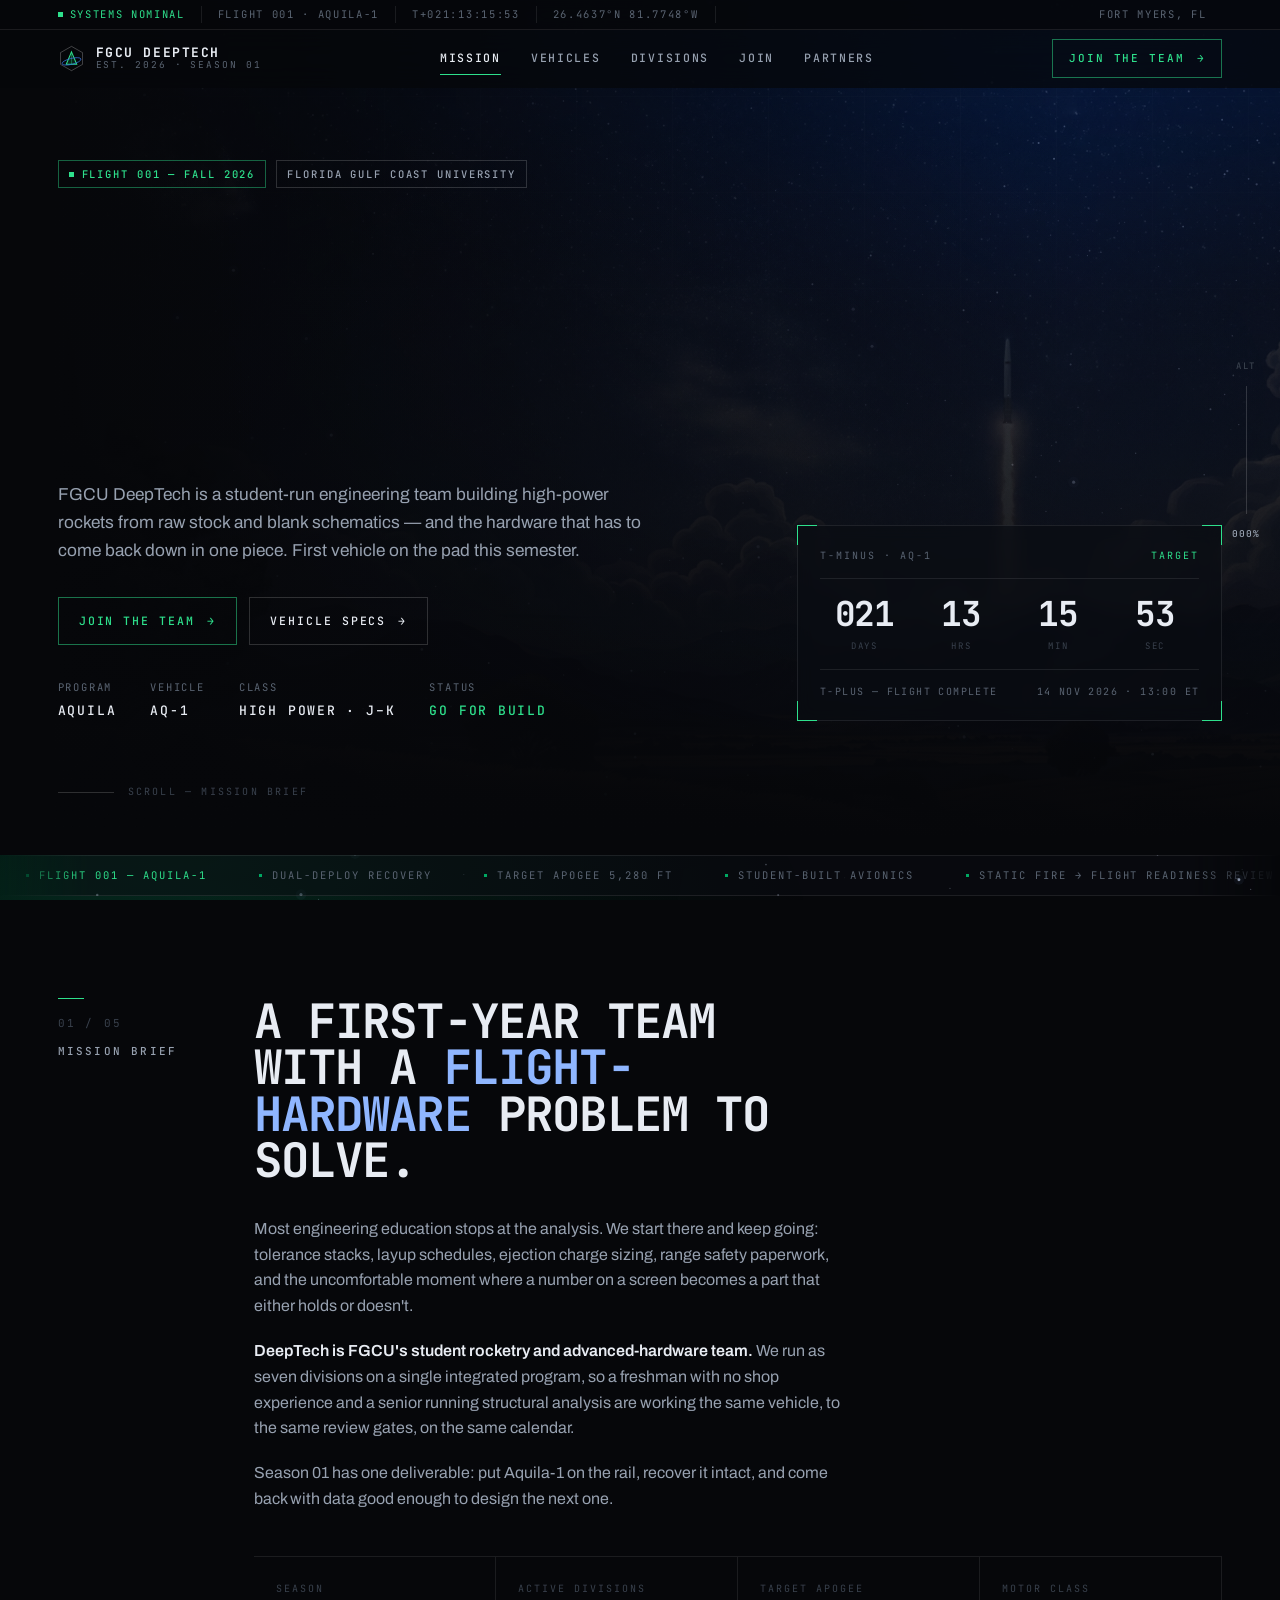
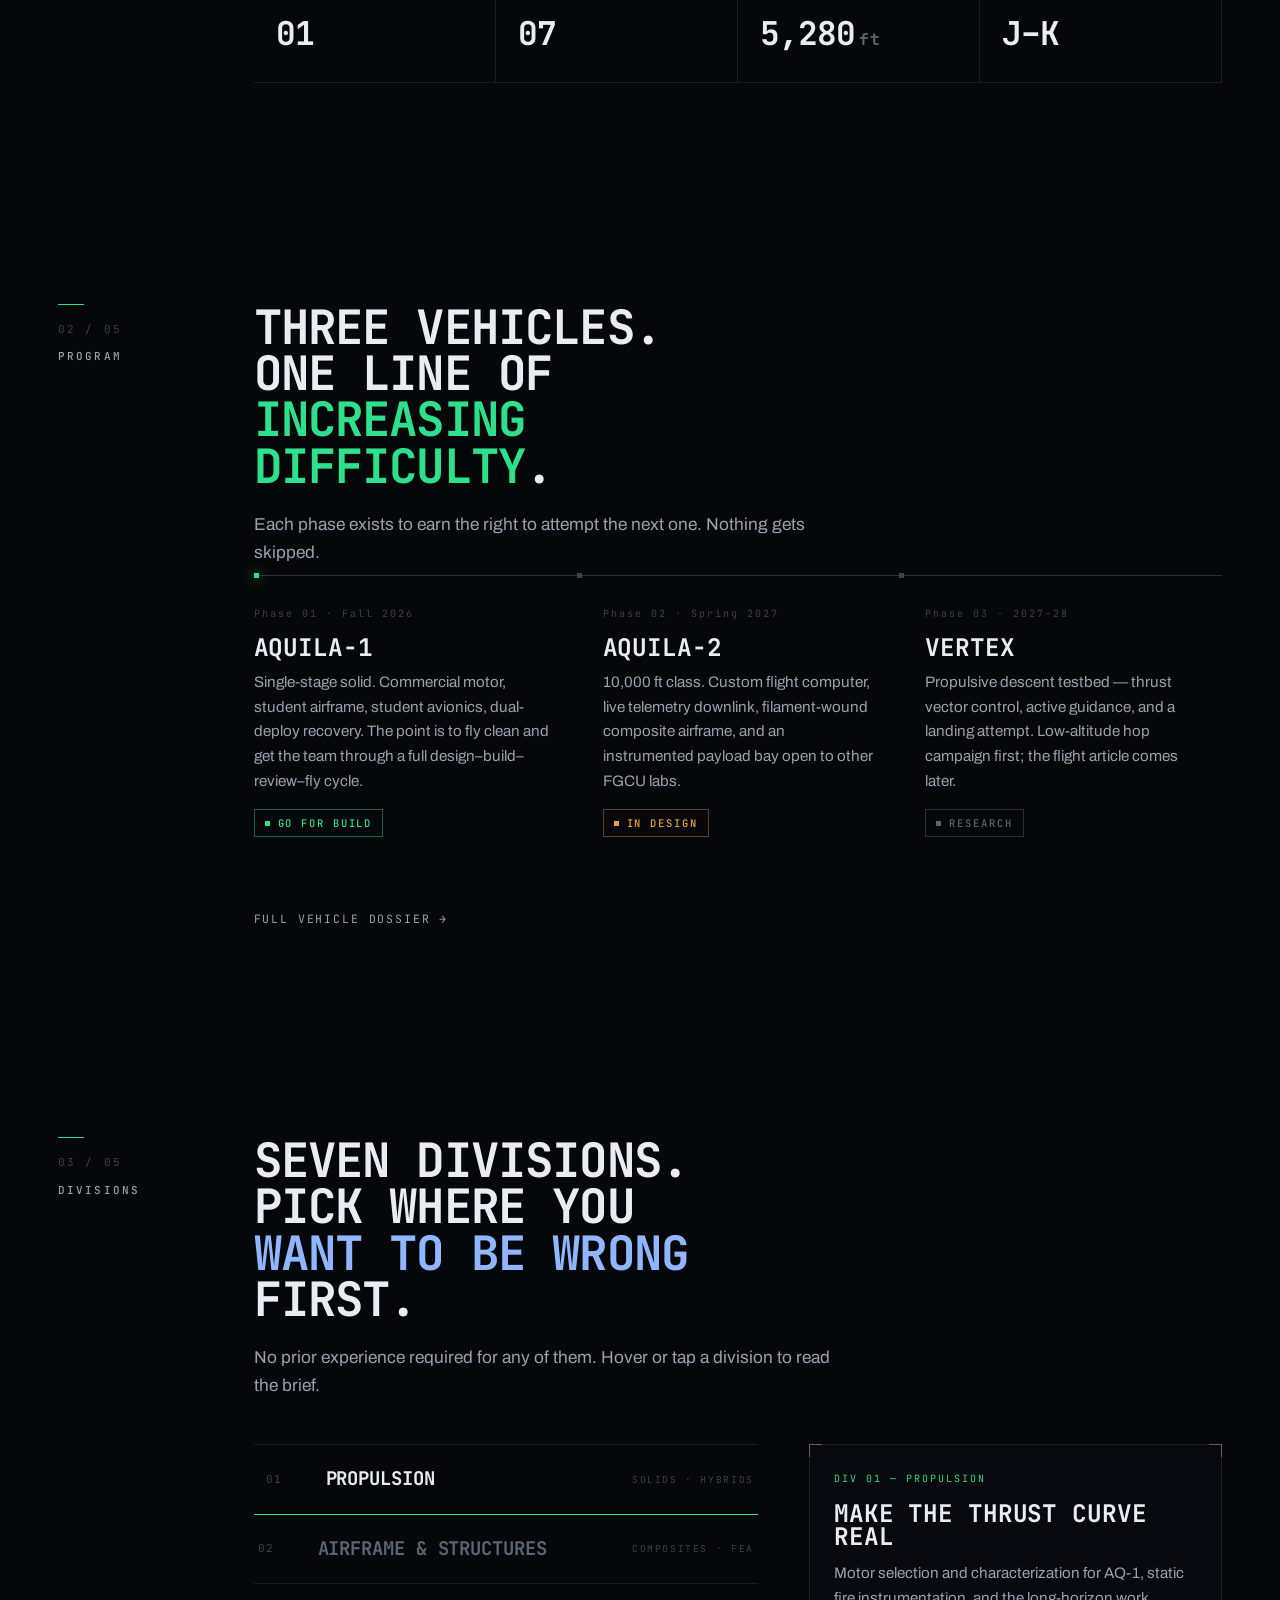
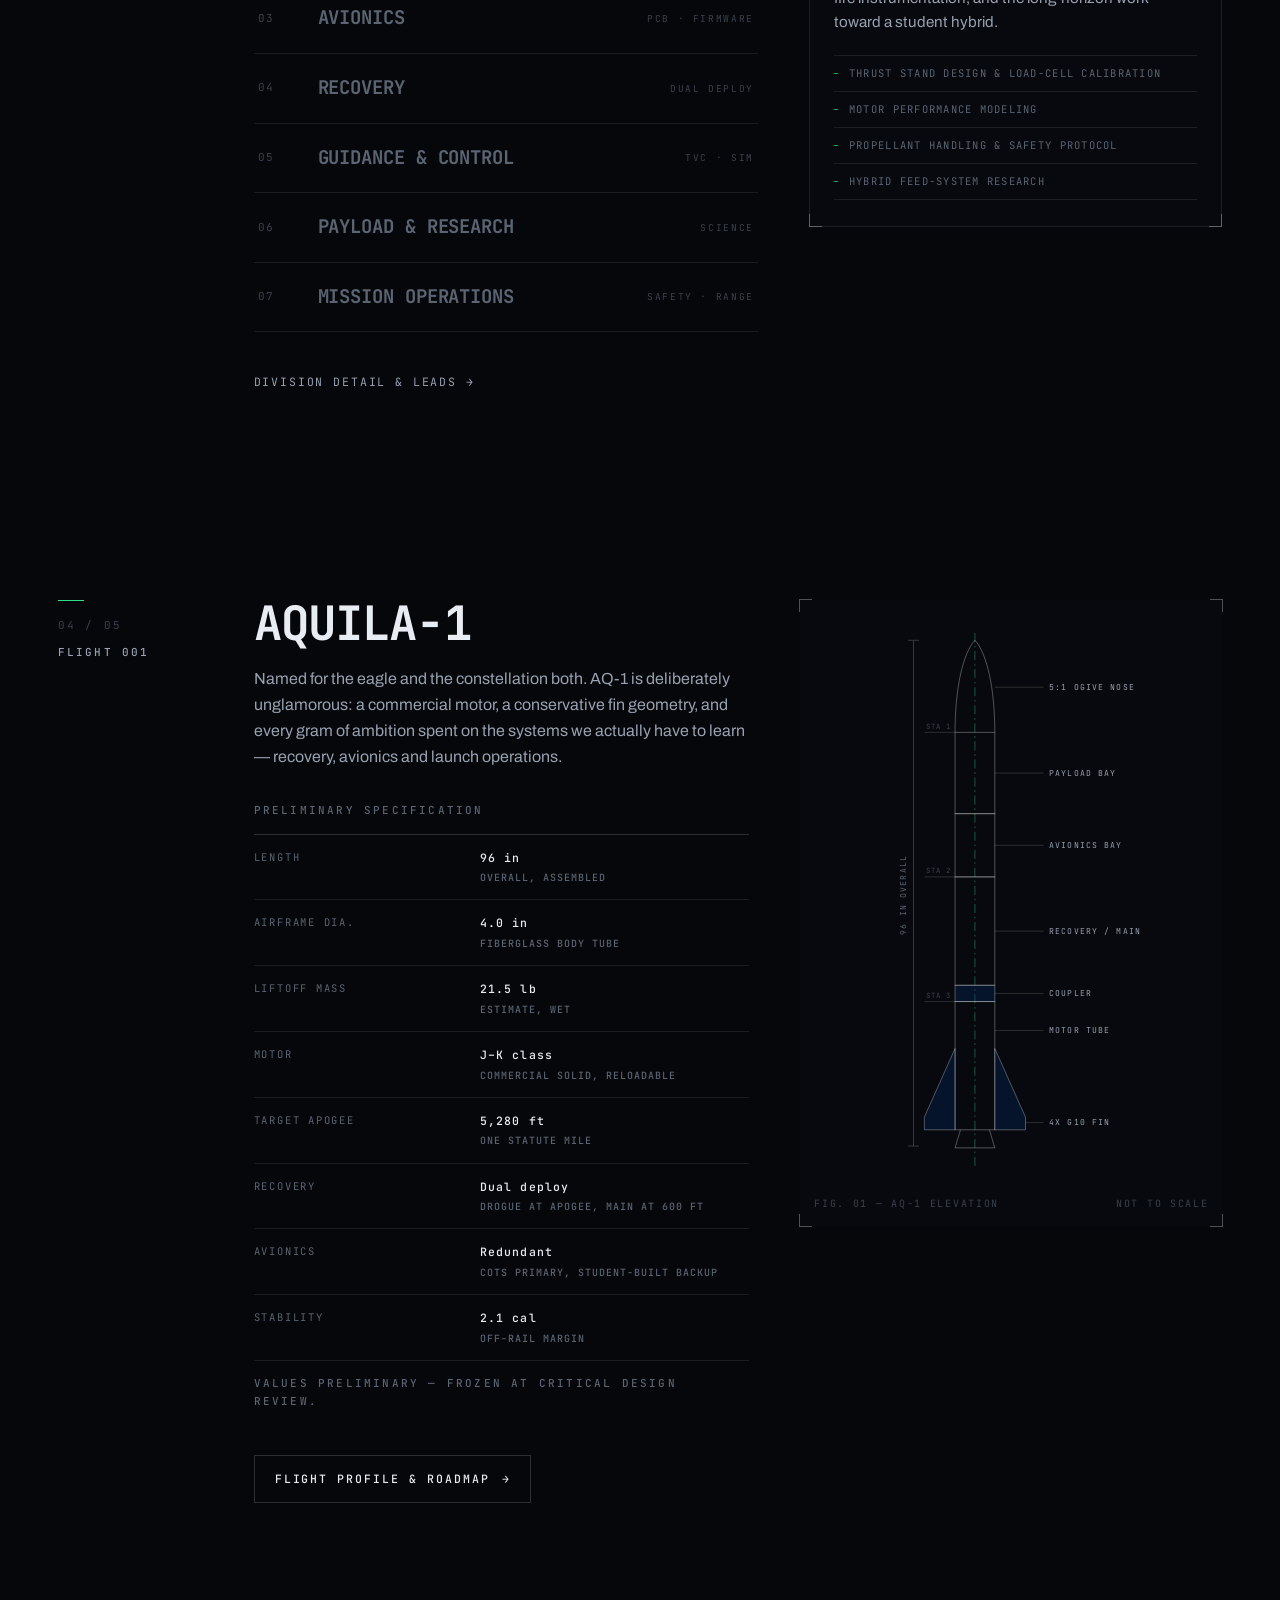
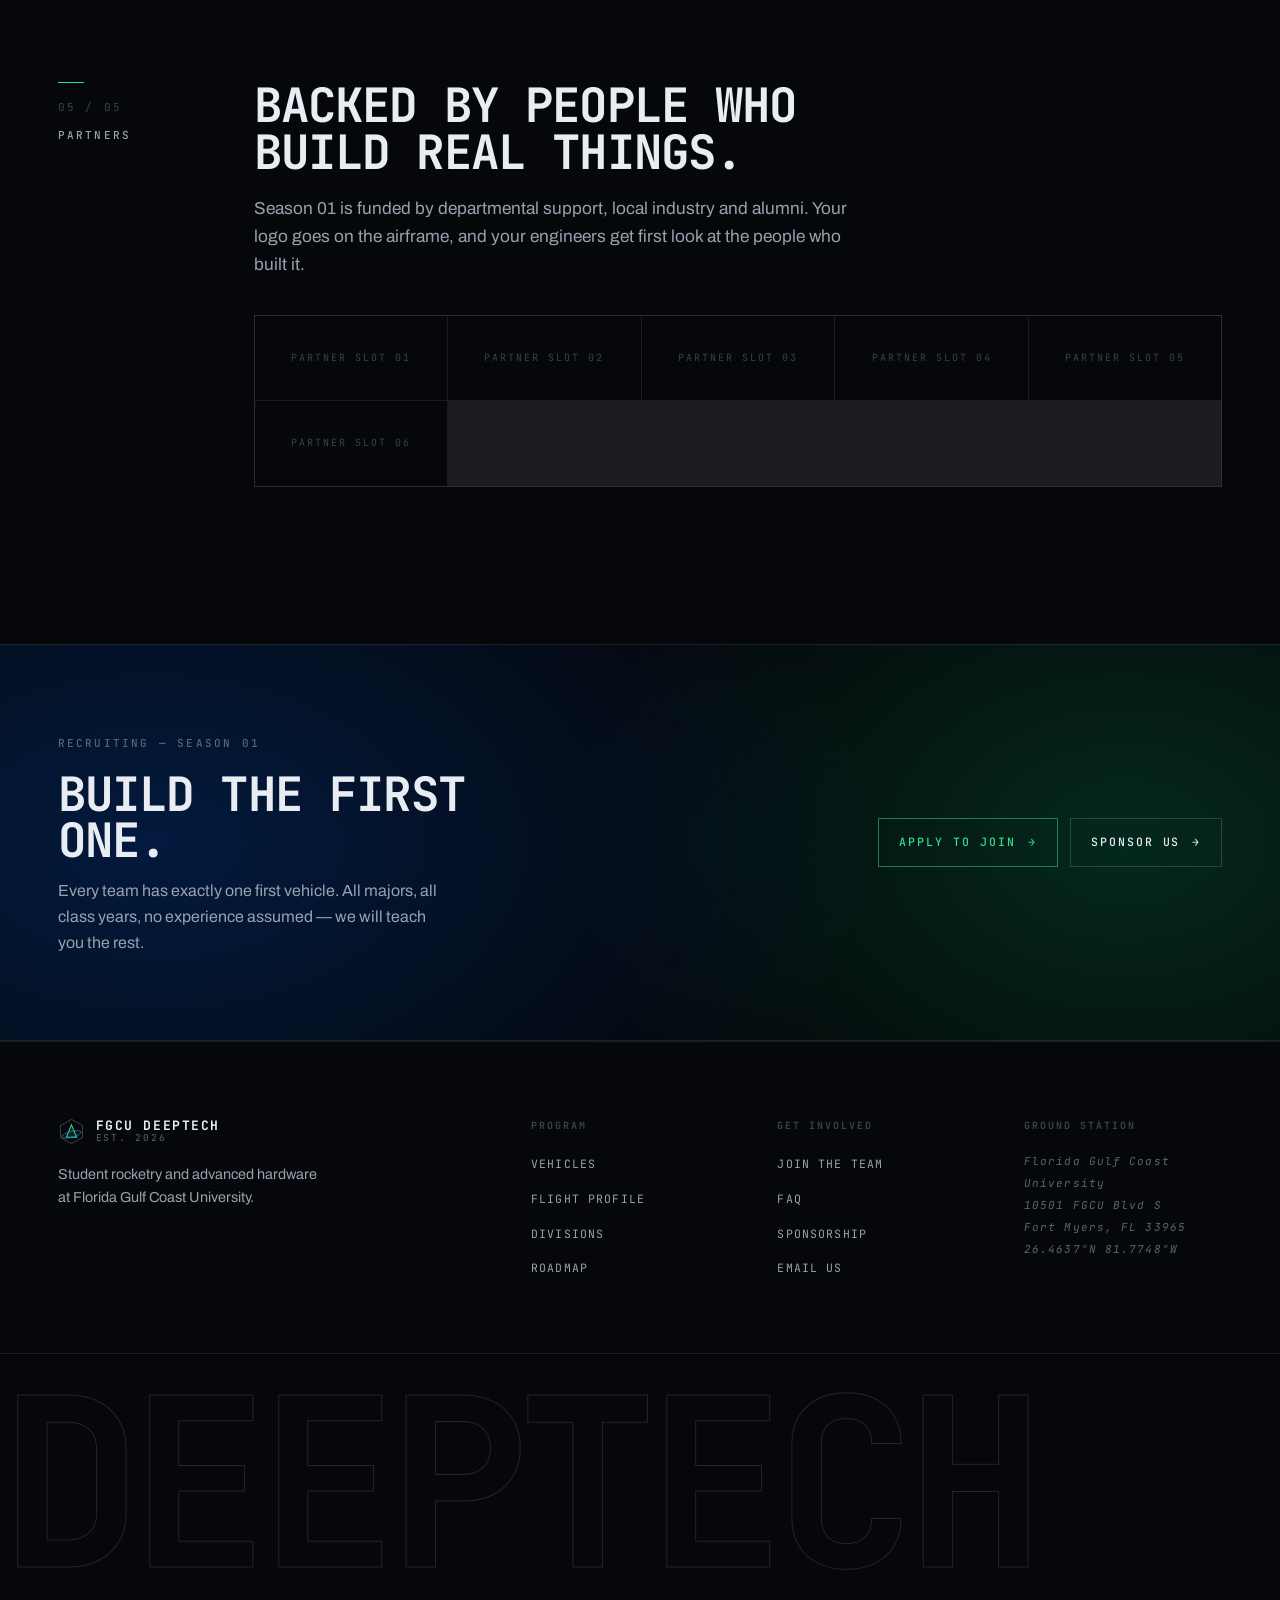
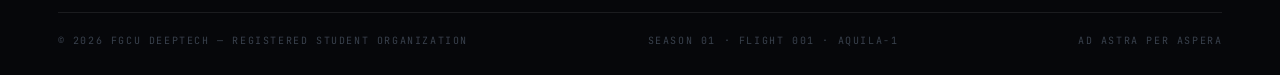
==== site/index.html @ c34bfdd4 "Add FGCU DeepTech site Five-page static site in site/ on the claude-site branch. No build step, no d" ====
<!DOCTYPE html>
<html lang="en">
<head>
<meta charset="utf-8">
<meta name="viewport" content="width=device-width, initial-scale=1">
<title>FGCU DeepTech — Student Rocketry at Florida Gulf Coast University</title>
<meta name="description" content="FGCU DeepTech is a student-run engineering team at Florida Gulf Coast University designing, building, and flying high-power rockets. Flight 001 launches this semester.">
<meta name="theme-color" content="#06070A">

<meta property="og:type" content="website">
<meta property="og:title" content="FGCU DeepTech — From the Gulf Coast to Apogee">
<meta property="og:description" content="Student-run rocketry and deep-tech engineering at Florida Gulf Coast University. Flight 001 launches this semester.">
<meta property="og:image" content="assets/img/hero-launch.webp">
<meta name="twitter:card" content="summary_large_image">

<link rel="icon" href="assets/img/favicon.svg" type="image/svg+xml">
<link rel="preconnect" href="https://fonts.googleapis.com">
<link rel="preconnect" href="https://fonts.gstatic.com" crossorigin>
<link href="https://fonts.googleapis.com/css2?family=Archivo:wght@400;500;600;700&family=JetBrains+Mono:wght@400;500;700&display=swap" rel="stylesheet">
<link rel="stylesheet" href="assets/css/main.css">
<script>document.documentElement.className+=" js";</script>
</head>
<body>

<a class="skip" href="#main">Skip to content</a>

<canvas id="starfield" aria-hidden="true"></canvas>
<div class="backdrop" aria-hidden="true"></div>
<div class="mesh" aria-hidden="true"></div>

<!-- ===== STATUS STRIP ===== -->
<div class="strip" role="status" aria-label="Program status">
  <div class="strip__in">
    <i class="go"><span class="dot dot--pulse"></span>Systems nominal</i>
    <i class="hide-s">Flight&nbsp;001 &middot; Aquila-1</i>
    <i><span id="strip-t" class="tnum">T-000:00:00:00</span></i>
    <i class="hide-s" id="strip-pos">26.4637&deg;N 81.7748&deg;W</i>
    <i class="last hide-s">Fort Myers, FL</i>
  </div>
</div>

<!-- ===== HEADER ===== -->
<header class="hdr">
  <div class="hdr__in wrap">
    <a class="brand" href="index.html" aria-label="FGCU DeepTech home">
      <svg viewBox="0 0 32 32" fill="none" aria-hidden="true">
        <path d="M16 1.6 29 9v14L16 30.4 3 23V9L16 1.6Z" stroke="rgba(255,255,255,.26)" stroke-width="1.1"/>
        <path d="M16 8.2 22.2 22.8H9.8L16 8.2Z" fill="#2EE08C" fill-opacity=".14" stroke="#2EE08C" stroke-width="1.2"/>
        <path d="M16 8.2v14.6" stroke="#2EE08C" stroke-width=".9" stroke-opacity=".45"/>
        <ellipse cx="16" cy="19.4" rx="11.6" ry="3.5" stroke="#3A78E8" stroke-width="1" stroke-opacity=".8" transform="rotate(-14 16 19.4)"/>
      </svg>
      <span class="brand__txt">FGCU&nbsp;DeepTech<small>Est. 2026 &middot; Season 01</small></span>
    </a>

    <nav class="nav" aria-label="Primary">
      <a href="index.html" aria-current="page">Mission</a>
      <a href="vehicles.html">Vehicles</a>
      <a href="divisions.html">Divisions</a>
      <a href="join.html">Join</a>
      <a href="partners.html">Partners</a>
    </nav>

    <div class="hdr__cta">
      <a class="btn btn--primary" href="join.html">Join the team <span class="arw">&rarr;</span></a>
      <button class="burger" type="button" aria-label="Open menu" aria-expanded="false" aria-controls="drawer">
        <span></span><span></span>
      </button>
    </div>
  </div>
</header>

<!-- ===== MOBILE DRAWER ===== -->
<div class="drawer" id="drawer" aria-hidden="true">
  <a class="dl" href="index.html" aria-current="page"><em>01</em>Mission</a>
  <a class="dl" href="vehicles.html"><em>02</em>Vehicles</a>
  <a class="dl" href="divisions.html"><em>03</em>Divisions</a>
  <a class="dl" href="join.html"><em>04</em>Join</a>
  <a class="dl" href="partners.html"><em>05</em>Partners</a>
  <a class="btn btn--primary" href="join.html">Apply now <span class="arw">&rarr;</span></a>
</div>

<!-- ===== SCROLL TELEMETRY ===== -->
<div class="telem" aria-hidden="true">
  <span>ALT</span>
  <div class="telem__bar"><b></b></div>
  <span class="telem__val tnum">000%</span>
</div>

<main id="main">

  <!-- ===== HERO ===== -->
  <section class="hero">
    <div class="hero__art" aria-hidden="true">
      <img src="assets/img/hero-launch.webp" alt="" width="1920" height="1265" fetchpriority="high">
    </div>

    <div class="wrap hero__grid">
      <div>
        <div class="hero__eyebrow">
          <span class="chip chip--go"><span class="dot"></span>Flight 001 &mdash; Fall 2026</span>
          <span class="chip">Florida Gulf Coast University</span>
        </div>

        <h1 class="display d1">
          <span class="ln"><span data-rv="rise" style="--d:40ms">From the</span></span>
          <span class="ln"><span data-rv="rise" style="--d:140ms"><span data-decode>Gulf Coast</span></span></span>
          <span class="ln"><span data-rv="rise" style="--d:240ms" class="em-g">to apogee.</span></span>
        </h1>

        <p class="lede" data-rv style="--d:420ms">
          FGCU DeepTech is a student-run engineering team building high-power rockets from
          raw stock and blank schematics &mdash; and the hardware that has to come back down
          in one piece. First vehicle on the pad this semester.
        </p>

        <div class="btn-row" data-rv style="--d:520ms;margin-top:32px">
          <a class="btn btn--primary" href="join.html">Join the team <span class="arw">&rarr;</span></a>
          <a class="btn btn--ghost" href="vehicles.html">Vehicle specs <span class="arw">&rarr;</span></a>
        </div>

        <div class="hero__meta" data-rv style="--d:600ms">
          <div>Program<b>Aquila</b></div>
          <div>Vehicle<b>AQ-1</b></div>
          <div>Class<b>High power &middot; J&ndash;K</b></div>
          <div>Status<b class="em-g">Go for build</b></div>
        </div>
      </div>

      <!-- countdown console -->
      <div class="cdown frame is-live" data-cdown data-rv style="--d:300ms">
        <span class="br-tr"></span><span class="br-bl"></span>
        <div class="cdown__hd">
          <span>T-Minus &middot; AQ-1</span>
          <span class="em-g">Target</span>
        </div>
        <div class="cdown__clock">
          <div class="cdown__seg"><b data-seg="d">000</b><span>Days</span></div>
          <div class="cdown__seg"><b data-seg="h">00</b><span>Hrs</span></div>
          <div class="cdown__seg"><b data-seg="m">00</b><span>Min</span></div>
          <div class="cdown__seg"><b data-seg="s">00</b><span>Sec</span></div>
        </div>
        <div class="cdown__ft">
          <span data-cstate>Count proceeding</span>
          <span>14 Nov 2026 &middot; 13:00 ET</span>
        </div>
      </div>
    </div>

    <div class="wrap">
      <div class="scroll-hint"><i></i>Scroll &mdash; mission brief</div>
    </div>
  </section>

  <!-- ===== TICKER ===== -->
  <div class="ticker" aria-hidden="true">
    <div class="ticker__track">
      <span class="hl">Flight 001 &mdash; Aquila-1</span>
      <span>Dual-deploy recovery</span>
      <span>Target apogee 5,280 ft</span>
      <span>Student-built avionics</span>
      <span>Static fire &rarr; flight readiness review</span>
      <span class="hl">Recruiting all majors</span>
      <span>Composite airframe R&amp;D</span>
      <span>Propulsive landing study</span>
      <span>Tripoli L1 / L2 certification track</span>
      <!-- duplicate run keeps the marquee seamless -->
      <span class="hl">Flight 001 &mdash; Aquila-1</span>
      <span>Dual-deploy recovery</span>
      <span>Target apogee 5,280 ft</span>
      <span>Student-built avionics</span>
      <span>Static fire &rarr; flight readiness review</span>
      <span class="hl">Recruiting all majors</span>
      <span>Composite airframe R&amp;D</span>
      <span>Propulsive landing study</span>
      <span>Tripoli L1 / L2 certification track</span>
    </div>
  </div>

  <!-- ===== 01 / MISSION BRIEF ===== -->
  <section class="section" id="brief">
    <div class="wrap split">
      <div class="split__rail">
        <span class="idx">01 / 05</span>
        <span class="lbl">Mission brief</span>
      </div>

      <div>
        <h2 class="display d2" data-rv style="max-width:19ch">
          A first-year team with a <span class="em-b">flight-hardware</span> problem to solve.
        </h2>

        <div style="margin-top:32px">
          <p class="body" data-rv style="--d:80ms">
            Most engineering education stops at the analysis. We start there and keep going:
            tolerance stacks, layup schedules, ejection charge sizing, range safety paperwork,
            and the uncomfortable moment where a number on a screen becomes a part that either
            holds or doesn't.
          </p>
          <p class="body" data-rv style="--d:140ms">
            <strong>DeepTech is FGCU's student rocketry and advanced-hardware team.</strong>
            We run as seven divisions on a single integrated program, so a freshman with no
            shop experience and a senior running structural analysis are working the same
            vehicle, to the same review gates, on the same calendar.
          </p>
          <p class="body" data-rv style="--d:200ms">
            Season 01 has one deliverable: put Aquila-1 on the rail, recover it intact, and
            come back with data good enough to design the next one.
          </p>
        </div>

        <dl class="stats" style="margin-top:44px" data-rv>
          <div><dt>Season</dt><dd>01</dd></div>
          <div><dt>Active divisions</dt><dd>07</dd></div>
          <div><dt>Target apogee</dt><dd>5,280<em>ft</em></dd></div>
          <div><dt>Motor class</dt><dd>J&ndash;K</dd></div>
        </dl>
      </div>
    </div>
  </section>

  <!-- ===== 02 / PROGRAM ===== -->
  <section class="section" id="program">
    <div class="wrap split">
      <div class="split__rail">
        <span class="idx">02 / 05</span>
        <span class="lbl">Program</span>
      </div>

      <div>
        <h2 class="display d2" data-rv style="max-width:17ch">
          Three vehicles. One line of <span class="em-g">increasing difficulty</span>.
        </h2>
        <p class="lede" style="margin-top:22px" data-rv>
          Each phase exists to earn the right to attempt the next one. Nothing gets skipped.
        </p>

        <div class="phases">
          <article class="phase is-now" data-rv style="--d:60ms">
            <span class="phase__no">Phase 01 &middot; Fall 2026</span>
            <h3 class="display d3">Aquila&#8209;1</h3>
            <p>
              Single-stage solid. Commercial motor, student airframe, student avionics,
              dual-deploy recovery. The point is to fly clean and get the team through a
              full design&ndash;build&ndash;review&ndash;fly cycle.
            </p>
            <span class="chip chip--go"><span class="dot"></span>Go for build</span>
          </article>

          <article class="phase" data-rv style="--d:140ms">
            <span class="phase__no">Phase 02 &middot; Spring 2027</span>
            <h3 class="display d3">Aquila&#8209;2</h3>
            <p>
              10,000&nbsp;ft class. Custom flight computer, live telemetry downlink, filament-wound
              composite airframe, and an instrumented payload bay open to other FGCU labs.
            </p>
            <span class="chip chip--dev"><span class="dot"></span>In design</span>
          </article>

          <article class="phase" data-rv style="--d:220ms">
            <span class="phase__no">Phase 03 &middot; 2027&ndash;28</span>
            <h3 class="display d3">Vertex</h3>
            <p>
              Propulsive descent testbed &mdash; thrust vector control, active guidance, and a
              landing attempt. Low-altitude hop campaign first; the flight article comes later.
            </p>
            <span class="chip chip--hold"><span class="dot"></span>Research</span>
          </article>
        </div>

        <div style="margin-top:38px" data-rv>
          <a class="tlink" href="vehicles.html">Full vehicle dossier <span class="arw">&rarr;</span></a>
        </div>
      </div>
    </div>
  </section>

  <!-- ===== 03 / DIVISIONS CONSOLE ===== -->
  <section class="section" id="divisions">
    <div class="wrap split">
      <div class="split__rail">
        <span class="idx">03 / 05</span>
        <span class="lbl">Divisions</span>
      </div>

      <div>
        <h2 class="display d2" data-rv style="max-width:18ch">
          Seven divisions. Pick where you <span class="em-b">want to be wrong</span> first.
        </h2>
        <p class="lede" style="margin-top:22px;margin-bottom:44px" data-rv>
          No prior experience required for any of them. Hover or tap a division to read the brief.
        </p>

        <div class="divs" data-rv>
          <div class="divs__list" role="tablist" aria-label="Divisions">
            <button class="divs__row" type="button" role="tab" data-div="prop" aria-selected="true">
              <span class="no">01</span><span class="nm">Propulsion</span><span class="tg">Solids &middot; Hybrids</span>
            </button>
            <button class="divs__row" type="button" role="tab" data-div="struct" aria-selected="false">
              <span class="no">02</span><span class="nm">Airframe &amp; Structures</span><span class="tg">Composites &middot; FEA</span>
            </button>
            <button class="divs__row" type="button" role="tab" data-div="avio" aria-selected="false">
              <span class="no">03</span><span class="nm">Avionics</span><span class="tg">PCB &middot; Firmware</span>
            </button>
            <button class="divs__row" type="button" role="tab" data-div="rec" aria-selected="false">
              <span class="no">04</span><span class="nm">Recovery</span><span class="tg">Dual deploy</span>
            </button>
            <button class="divs__row" type="button" role="tab" data-div="gnc" aria-selected="false">
              <span class="no">05</span><span class="nm">Guidance &amp; Control</span><span class="tg">TVC &middot; Sim</span>
            </button>
            <button class="divs__row" type="button" role="tab" data-div="pay" aria-selected="false">
              <span class="no">06</span><span class="nm">Payload &amp; Research</span><span class="tg">Science</span>
            </button>
            <button class="divs__row" type="button" role="tab" data-div="ops" aria-selected="false">
              <span class="no">07</span><span class="nm">Mission Operations</span><span class="tg">Safety &middot; Range</span>
            </button>
          </div>

          <div class="divs__panelwrap">
            <div class="divs__panel frame">
              <span class="br-tr"></span><span class="br-bl"></span>

              <article data-pane="prop">
                <span class="pk">Div 01 &mdash; Propulsion</span>
                <h3 class="display d3">Make the thrust curve real</h3>
                <p>Motor selection and characterization for AQ-1, static fire instrumentation, and the long-horizon work toward a student hybrid.</p>
                <ul>
                  <li>Thrust stand design &amp; load-cell calibration</li>
                  <li>Motor performance modeling</li>
                  <li>Propellant handling &amp; safety protocol</li>
                  <li>Hybrid feed-system research</li>
                </ul>
              </article>

              <article data-pane="struct">
                <span class="pk">Div 02 &mdash; Airframe &amp; Structures</span>
                <h3 class="display d3">Everything that has to not break</h3>
                <p>Body tubes, fin cans, bulkheads, couplers and the load paths between them. CAD to cut parts, not to make pictures.</p>
                <ul>
                  <li>SolidWorks / Fusion modeling</li>
                  <li>Carbon &amp; fiberglass layup</li>
                  <li>FEA on flight loads</li>
                  <li>Machining &amp; additive fabrication</li>
                </ul>
              </article>

              <article data-pane="avio">
                <span class="pk">Div 03 &mdash; Avionics</span>
                <h3 class="display d3">The vehicle's nervous system</h3>
                <p>Flight computer hardware and firmware: sensing, logging, deployment events, and the radio link back to the ground station.</p>
                <ul>
                  <li>PCB design in KiCad</li>
                  <li>Embedded C / C++ on STM32</li>
                  <li>Barometric &amp; IMU sensor fusion</li>
                  <li>LoRa telemetry &amp; ground software</li>
                </ul>
              </article>

              <article data-pane="rec">
                <span class="pk">Div 04 &mdash; Recovery</span>
                <h3 class="display d3">Bring it back flyable</h3>
                <p>Dual-deployment architecture, parachute sizing, ejection charge testing, and the shock-cord math nobody thinks about until it fails.</p>
                <ul>
                  <li>Descent-rate &amp; drift analysis</li>
                  <li>Black powder charge ground testing</li>
                  <li>Parachute fabrication</li>
                  <li>Deployment reliability review</li>
                </ul>
              </article>

              <article data-pane="gnc">
                <span class="pk">Div 05 &mdash; Guidance &amp; Control</span>
                <h3 class="display d3">The Vertex problem</h3>
                <p>Six-degree-of-freedom simulation now; thrust vector control and propulsive landing algorithms as the program matures.</p>
                <ul>
                  <li>6-DOF flight simulation</li>
                  <li>Control-loop design &amp; tuning</li>
                  <li>TVC gimbal prototyping</li>
                  <li>State estimation / Kalman filtering</li>
                </ul>
              </article>

              <article data-pane="pay">
                <span class="pk">Div 06 &mdash; Payload &amp; Research</span>
                <h3 class="display d3">Give the flight a reason</h3>
                <p>Instrumented payloads flown for FGCU research groups and for our own aerodynamic and environmental data collection.</p>
                <ul>
                  <li>Sensor package integration</li>
                  <li>Data reduction &amp; analysis</li>
                  <li>Environmental &amp; vibration testing</li>
                  <li>Interface control documentation</li>
                </ul>
              </article>

              <article data-pane="ops">
                <span class="pk">Div 07 &mdash; Mission Operations</span>
                <h3 class="display d3">Nothing flies without this</h3>
                <p>Launch day runs on checklists, waivers and comms. Ops also owns the budget, the sponsor relationships and outreach.</p>
                <ul>
                  <li>Range safety &amp; FAA waiver process</li>
                  <li>Launch checklists &amp; comms protocol</li>
                  <li>Budget, procurement &amp; sponsorship</li>
                  <li>Outreach, media &amp; documentation</li>
                </ul>
              </article>
            </div>
          </div>
        </div>

        <div style="margin-top:36px" data-rv>
          <a class="tlink" href="divisions.html">Division detail &amp; leads <span class="arw">&rarr;</span></a>
        </div>
      </div>
    </div>
  </section>

  <!-- ===== 04 / FLIGHT 001 ===== -->
  <section class="section" id="flight001">
    <div class="wrap split">
      <div class="split__rail">
        <span class="idx">04 / 05</span>
        <span class="lbl">Flight 001</span>
      </div>

      <div>
        <div style="display:grid;grid-template-columns:minmax(0,1.08fr) minmax(0,.92fr);gap:clamp(24px,4vw,56px);align-items:start" class="f1grid">
          <div>
            <h2 class="display d2" data-rv style="max-width:14ch">Aquila&#8209;1</h2>
            <p class="body" data-rv style="margin-top:20px;--d:80ms">
              Named for the eagle and the constellation both. AQ-1 is deliberately unglamorous:
              a commercial motor, a conservative fin geometry, and every gram of ambition spent
              on the systems we actually have to learn &mdash; recovery, avionics and launch operations.
            </p>

            <table class="spec" style="margin-top:32px" data-rv>
              <caption class="kicker" style="text-align:left;padding-bottom:14px">Preliminary specification</caption>
              <tbody>
                <tr><th scope="row">Length</th><td>96 in <small>overall, assembled</small></td></tr>
                <tr><th scope="row">Airframe dia.</th><td>4.0 in <small>fiberglass body tube</small></td></tr>
                <tr><th scope="row">Liftoff mass</th><td>21.5 lb <small>estimate, wet</small></td></tr>
                <tr><th scope="row">Motor</th><td>J&ndash;K class <small>commercial solid, reloadable</small></td></tr>
                <tr><th scope="row">Target apogee</th><td>5,280 ft <small>one statute mile</small></td></tr>
                <tr><th scope="row">Recovery</th><td>Dual deploy <small>drogue at apogee, main at 600 ft</small></td></tr>
                <tr><th scope="row">Avionics</th><td>Redundant <small>COTS primary, student-built backup</small></td></tr>
                <tr><th scope="row">Stability</th><td>2.1 cal <small>off-rail margin</small></td></tr>
              </tbody>
            </table>
            <p class="kicker" style="margin-top:14px">Values preliminary &mdash; frozen at critical design review.</p>
          </div>

          <figure class="fig frame" data-rv style="--d:120ms">
            <span class="br-tr"></span><span class="br-bl"></span>
          <svg class="vdiag" viewBox="0 0 320 620" role="img" aria-label="Aquila-1 vehicle elevation showing nose cone, payload bay, avionics bay, recovery section, coupler, motor tube and fins">
            <!-- centreline -->
            <line class="cl" x1="120" y1="10" x2="120" y2="600"/>

            <!-- overall dimension -->
            <line class="dim" x1="52" y1="18" x2="52" y2="578"/>
            <line class="dim" x1="46" y1="18" x2="58" y2="18"/>
            <line class="dim" x1="46" y1="578" x2="58" y2="578"/>
            <text class="dl" x="44" y="300" transform="rotate(-90 44 300)">96 in overall</text>

            <!-- airframe -->
            <path class="sk" d="M98 120 C98 70 107 32 120 18 C133 32 142 70 142 120"/>
            <rect class="sk" x="98" y="120" width="44" height="90"/>
            <rect class="sk" x="98" y="210" width="44" height="70"/>
            <rect class="sk" x="98" y="280" width="44" height="120"/>
            <rect class="sk fill" x="98" y="400" width="44" height="18"/>
            <rect class="sk" x="98" y="418" width="44" height="142"/>

            <!-- fins -->
            <path class="sk fill" d="M98 470 L64 546 L64 560 L98 560 Z"/>
            <path class="sk fill" d="M142 470 L176 546 L176 560 L142 560 Z"/>

            <!-- nozzle -->
            <path class="sk" d="M104 560 L98 580 L142 580 L136 560"/>

            <!-- callouts -->
            <g class="cal">
              <line x1="142" y1="70"  x2="196" y2="70"/>  <text x="202" y="73">5:1 ogive nose</text>
              <line x1="142" y1="165" x2="196" y2="165"/> <text x="202" y="168">Payload bay</text>
              <line x1="142" y1="245" x2="196" y2="245"/> <text x="202" y="248">Avionics bay</text>
              <line x1="142" y1="340" x2="196" y2="340"/> <text x="202" y="343">Recovery / main</text>
              <line x1="142" y1="409" x2="196" y2="409"/> <text x="202" y="412">Coupler</text>
              <line x1="142" y1="450" x2="196" y2="450"/> <text x="202" y="453">Motor tube</text>
              <line x1="176" y1="552" x2="196" y2="552"/> <text x="202" y="555">4x G10 fin</text>
            </g>

            <!-- station marks -->
            <g class="cal">
              <line x1="64" y1="120" x2="98" y2="120"/> <text class="stn" x="66" y="116">STA 1</text>
              <line x1="64" y1="280" x2="98" y2="280"/> <text class="stn" x="66" y="276">STA 2</text>
              <line x1="64" y1="418" x2="98" y2="418"/> <text class="stn" x="66" y="414">STA 3</text>
            </g>
          </svg>
            <figcaption class="fig__cap"><span>Fig. 01 &mdash; AQ-1 elevation</span><span>Not to scale</span></figcaption>
          </figure>
        </div>

        <div class="btn-row" style="margin-top:44px" data-rv>
          <a class="btn btn--ghost" href="vehicles.html">Flight profile &amp; roadmap <span class="arw">&rarr;</span></a>
        </div>
      </div>
    </div>
  </section>

  <!-- ===== 05 / PARTNERS ===== -->
  <section class="section section--tight" id="partners">
    <div class="wrap split">
      <div class="split__rail">
        <span class="idx">05 / 05</span>
        <span class="lbl">Partners</span>
      </div>

      <div>
        <h2 class="display d2" data-rv style="max-width:20ch">Backed by people who build real things.</h2>
        <p class="lede" style="margin-top:20px;margin-bottom:36px" data-rv>
          Season 01 is funded by departmental support, local industry and alumni. Your logo goes on
          the airframe, and your engineers get first look at the people who built it.
        </p>

        <div class="plot" data-rv>
          <div>Partner slot 01</div><div>Partner slot 02</div><div>Partner slot 03</div>
          <div>Partner slot 04</div><div>Partner slot 05</div><div>Partner slot 06</div>
        </div>

        <div class="btn-row" style="margin-top:32px" data-rv>
          <a class="btn btn--ghost" href="partners.html">Sponsorship tiers <span class="arw">&rarr;</span></a>
        </div>
      </div>
    </div>
  </section>

  <!-- ===== CTA BAND ===== -->
  <section class="band">
    <div class="wrap band__in">
      <div data-rv>
        <span class="kicker">Recruiting &mdash; Season 01</span>
        <h2 class="display d2" style="margin-top:16px">Build the first one.</h2>
        <p>
          Every team has exactly one first vehicle. All majors, all class years, no experience
          assumed &mdash; we will teach you the rest.
        </p>
      </div>
      <div class="btn-row" data-rv style="--d:120ms">
        <a class="btn btn--primary" href="join.html">Apply to join <span class="arw">&rarr;</span></a>
        <a class="btn btn--ghost" href="partners.html">Sponsor us <span class="arw">&rarr;</span></a>
      </div>
    </div>
  </section>

</main>

<!-- ===== FOOTER ===== -->
<footer class="ftr">
  <div class="wrap">
    <div class="ftr__grid">
      <div>
        <a class="brand" href="index.html" style="margin-bottom:18px">
          <svg viewBox="0 0 32 32" fill="none" aria-hidden="true">
            <path d="M16 1.6 29 9v14L16 30.4 3 23V9L16 1.6Z" stroke="rgba(255,255,255,.26)" stroke-width="1.1"/>
            <path d="M16 8.2 22.2 22.8H9.8L16 8.2Z" fill="#2EE08C" fill-opacity=".14" stroke="#2EE08C" stroke-width="1.2"/>
            <ellipse cx="16" cy="19.4" rx="11.6" ry="3.5" stroke="#3A78E8" stroke-width="1" stroke-opacity=".8" transform="rotate(-14 16 19.4)"/>
          </svg>
          <span class="brand__txt">FGCU&nbsp;DeepTech<small>Est. 2026</small></span>
        </a>
        <p class="body" style="font-size:.9rem;max-width:34ch">
          Student rocketry and advanced hardware at Florida Gulf Coast University.
        </p>
      </div>

      <div>
        <h4>Program</h4>
        <ul>
          <li><a href="vehicles.html">Vehicles</a></li>
          <li><a href="vehicles.html#profile">Flight profile</a></li>
          <li><a href="divisions.html">Divisions</a></li>
          <li><a href="index.html#program">Roadmap</a></li>
        </ul>
      </div>

      <div>
        <h4>Get involved</h4>
        <ul>
          <li><a href="join.html">Join the team</a></li>
          <li><a href="join.html#faq">FAQ</a></li>
          <li><a href="partners.html">Sponsorship</a></li>
          <li><a href="mailto:deeptech@fgcu.edu">Email us</a></li>
        </ul>
      </div>

      <div>
        <h4>Ground station</h4>
        <address class="ftr__addr">
          Florida Gulf Coast University<br>
          10501 FGCU Blvd S<br>
          Fort Myers, FL 33965<br>
          26.4637&deg;N 81.7748&deg;W
        </address>
      </div>
    </div>
  </div>

  <div class="wordmark" aria-hidden="true"><b>DEEPTECH</b></div>

  <div class="wrap">
    <div class="ftr__legal">
      <span>&copy; 2026 FGCU DeepTech &mdash; Registered student organization</span>
      <span>Season 01 &middot; Flight 001 &middot; Aquila-1</span>
      <span>Ad astra per aspera</span>
    </div>
  </div>
</footer>

<script src="assets/js/main.js" defer></script>
</body>
</html>
---- site/assets/css/main.css ----
/* ============================================================
   FGCU DEEPTECH — GROUND SYSTEMS STYLESHEET
   Design language: flight-ops instrumentation.
   Hairlines, corner brackets, monospace telemetry, deep space.
   ============================================================ */

/* ---- 01 / TOKENS ------------------------------------------ */
:root{
  /* surfaces */
  --bg:        #06070A;
  --bg-lift:   #0A0C11;
  --panel:     #0D1017;
  --panel-2:   #111621;

  /* hairlines */
  --line:      rgba(255,255,255,.085);
  --line-2:    rgba(255,255,255,.16);
  --line-3:    rgba(255,255,255,.30);

  /* ink */
  --ink:       #E8ECF3;
  --ink-2:     #97A1B0;
  --ink-3:     #5A6472;
  --ink-4:     #39414D;

  /* brand — FGCU */
  --cobalt:      #002D72;
  --cobalt-lift: #1B4FA8;
  --cobalt-glow: #3A78E8;
  --cobalt-air:  #8FB6FF;

  --emerald:      #007749;
  --emerald-lift: #00A862;
  --signal:       #2EE08C;   /* nominal / active indicator */
  --amber:        #E8A33D;   /* caution / in development */

  /* type */
  --mono: "JetBrains Mono", ui-monospace, "SF Mono", Menlo, monospace;
  --sans: "Archivo", "Helvetica Neue", Arial, sans-serif;

  /* metrics */
  --gut: clamp(20px, 4.5vw, 64px);
  --maxw: 1440px;
  --rail: 132px;
  --hdr: 58px;
  --strip: 30px;

  --ease: cubic-bezier(.22,.61,.36,1);
  --ease-io: cubic-bezier(.65,.02,.2,1);
}

/* ---- 02 / RESET ------------------------------------------- */
*,*::before,*::after{ box-sizing:border-box; }
html{ -webkit-text-size-adjust:100%; scroll-behavior:smooth; }
@media (prefers-reduced-motion: reduce){ html{ scroll-behavior:auto; } }
body{
  margin:0;
  background:var(--bg);
  color:var(--ink);
  font-family:var(--sans);
  font-size:16px;
  line-height:1.62;
  -webkit-font-smoothing:antialiased;
  text-rendering:optimizeLegibility;
  overflow-x:hidden;
}
img,svg,canvas{ display:block; max-width:100%; }
a{ color:inherit; text-decoration:none; }
button{ font:inherit; color:inherit; background:none; border:0; cursor:pointer; }
h1,h2,h3,h4,p,ul,ol,figure{ margin:0; }
ul{ list-style:none; padding:0; }
table{ border-collapse:collapse; width:100%; }
::selection{ background:var(--emerald); color:#fff; }
:focus-visible{ outline:1px solid var(--signal); outline-offset:3px; }

.skip{
  position:absolute; left:-9999px; top:0; z-index:200;
  background:var(--signal); color:#03150D; padding:10px 16px;
  font-family:var(--mono); font-size:12px; letter-spacing:.14em; text-transform:uppercase;
}
.skip:focus{ left:8px; top:8px; }

/* ---- 03 / SPACE BACKDROP ---------------------------------- */
#starfield{
  position:fixed; inset:0; z-index:-3;
  width:100%; height:100%; pointer-events:none;
}
.backdrop{
  position:fixed; inset:0; z-index:-2; pointer-events:none;
  background:
    radial-gradient(120% 70% at 78% -8%,  rgba(0,45,114,.55),  transparent 62%),
    radial-gradient(90%  60% at 6%  104%, rgba(0,119,73,.22),  transparent 64%),
    radial-gradient(70%  46% at 50% 44%,  rgba(10,14,26,.70),  transparent 70%);
}
/* Faint engineering mesh, masked so it never shouts. */
.mesh{
  position:fixed; inset:0; z-index:-1; pointer-events:none;
  background-image:
    linear-gradient(to right, rgba(255,255,255,.028) 1px, transparent 1px),
    linear-gradient(to bottom, rgba(255,255,255,.028) 1px, transparent 1px);
  background-size:96px 96px;
  -webkit-mask-image:radial-gradient(130% 88% at 50% 0%, #000 8%, transparent 78%);
          mask-image:radial-gradient(130% 88% at 50% 0%, #000 8%, transparent 78%);
}

/* ---- 04 / TYPE -------------------------------------------- */
.mono{ font-family:var(--mono); }

.kicker{
  font-family:var(--mono);
  font-size:11px; font-weight:500;
  letter-spacing:.20em; text-transform:uppercase;
  color:var(--ink-3);
}

.display{
  font-family:var(--mono);
  font-weight:700;
  text-transform:uppercase;
  line-height:.98;
  margin:0;
}
.d1{ font-size:clamp(2.3rem, 6.4vw, 5.2rem); letter-spacing:-.025em; }
.d2{ font-size:clamp(1.7rem, 3.7vw, 3rem);   letter-spacing:-.018em; }
.d3{ font-size:clamp(1.1rem, 1.9vw, 1.55rem); letter-spacing:-.005em; }

.lede{
  font-size:clamp(1.02rem, 1.35vw, 1.2rem);
  line-height:1.62; color:var(--ink-2); max-width:60ch;
}
.body{ color:var(--ink-2); max-width:66ch; }
.body + .body{ margin-top:1.15em; }
.body strong{ color:var(--ink); font-weight:600; }
.tnum{ font-variant-numeric:tabular-nums; }

.em-g,b.em-g,.hero__meta b.em-g{ color:var(--signal); }
.em-b,b.em-b{ color:var(--cobalt-air); }

/* ---- 05 / LAYOUT ------------------------------------------ */
.wrap{
  width:100%; max-width:var(--maxw);
  margin-inline:auto; padding-inline:var(--gut);
}
.section{ position:relative; padding-block:clamp(64px, 8vw, 118px); }
.section--tight{ padding-block:clamp(52px, 6vw, 88px); }

.split{
  display:grid;
  grid-template-columns:var(--rail) minmax(0,1fr);
  gap:clamp(24px, 5vw, 76px);
  align-items:start;
}
.split__rail{ position:sticky; top:calc(var(--hdr) + var(--strip) + 28px); }
.split__rail::before{
  content:""; display:block; width:26px; height:1px;
  background:var(--signal); margin-bottom:16px;
}
.split__rail .idx{
  font-family:var(--mono); font-size:11px; letter-spacing:.2em; text-transform:uppercase;
  color:var(--ink-4); display:block; margin-bottom:10px;
}
.split__rail .lbl{
  font-family:var(--mono); font-size:11px; font-weight:500;
  letter-spacing:.2em; text-transform:uppercase; color:var(--ink-2); display:block;
}
@media (max-width:860px){
  .split{ grid-template-columns:1fr; gap:22px; }
  .split__rail{ position:static; display:flex; align-items:center; gap:12px; }
  .split__rail::before{ margin:0; width:18px; flex:none; }
  .split__rail .idx{ margin:0; }
}

.rule{ height:1px; background:var(--line); position:relative; border:0; margin:0; }
.rule::before{
  content:""; position:absolute; left:0; top:0;
  width:64px; height:1px; background:var(--signal);
}

/* ---- 06 / CORNER-BRACKET FRAME ---------------------------- */
.frame{ position:relative; }
.frame::before,.frame::after{
  content:""; position:absolute; width:13px; height:13px; pointer-events:none;
  border:1px solid var(--line-3);
  transition:border-color .35s var(--ease), width .35s var(--ease), height .35s var(--ease);
}
.frame::before{ top:-1px;    left:-1px;  border-right:0; border-bottom:0; }
.frame::after { bottom:-1px; right:-1px; border-left:0;  border-top:0; }
.frame > .br-tr,.frame > .br-bl{
  position:absolute; width:13px; height:13px; pointer-events:none;
  border:1px solid var(--line-3);
  transition:border-color .35s var(--ease), width .35s var(--ease), height .35s var(--ease);
}
.frame > .br-tr{ top:-1px;    right:-1px; border-left:0;  border-bottom:0; }
.frame > .br-bl{ bottom:-1px; left:-1px;  border-right:0; border-top:0; }

a.frame:hover::before, a.frame:hover::after,
a.frame:hover > .br-tr, a.frame:hover > .br-bl,
.frame.is-live::before, .frame.is-live::after,
.frame.is-live > .br-tr, .frame.is-live > .br-bl{
  border-color:var(--signal); width:20px; height:20px;
}

/* ---- 07 / CHIPS + BUTTONS --------------------------------- */
.chip{
  display:inline-flex; align-items:center; gap:8px;
  font-family:var(--mono); font-size:10.5px; font-weight:500;
  letter-spacing:.18em; text-transform:uppercase;
  color:var(--ink-2); border:1px solid var(--line-2);
  padding:5px 10px 4px; white-space:nowrap;
}
.chip--go{   color:var(--signal); border-color:rgba(46,224,140,.42); }
.chip--dev{  color:var(--amber);  border-color:rgba(232,163,61,.38); }
.chip--hold{ color:var(--ink-3); }

.dot{ width:5px; height:5px; flex:none; background:currentColor; }
.dot--pulse{ animation:pulse 2.4s var(--ease-io) infinite; }
@keyframes pulse{
  0%{   box-shadow:0 0 0 0   rgba(46,224,140,.55); }
  70%{  box-shadow:0 0 0 7px rgba(46,224,140,0); }
  100%{ box-shadow:0 0 0 0   rgba(46,224,140,0); }
}

.btn{
  position:relative; isolation:isolate;
  display:inline-flex; align-items:center; gap:12px;
  font-family:var(--mono); font-size:11.5px; font-weight:500;
  letter-spacing:.17em; text-transform:uppercase;
  padding:14px 20px; border:1px solid var(--line-2);
  color:var(--ink); overflow:hidden;
  transition:color .3s var(--ease), border-color .3s var(--ease);
}
.btn::before{
  content:""; position:absolute; inset:0; z-index:-1;
  background:var(--emerald);
  transform:scaleX(0); transform-origin:left;
  transition:transform .42s var(--ease);
}
.btn:hover{ border-color:var(--emerald-lift); }
.btn:hover::before{ transform:scaleX(1); }
.btn .arw{ transition:transform .42s var(--ease); }
.btn:hover .arw{ transform:translateX(5px); }

.btn--primary{ border-color:rgba(46,224,140,.5); color:var(--signal); }
.btn--primary:hover{ color:#03150D; border-color:var(--signal); }
.btn--primary::before{ background:var(--signal); }
.btn--ghost:hover{ color:#fff; }
.btn--ghost::before{ background:var(--cobalt-lift); }

.btn-row{ display:flex; flex-wrap:wrap; gap:12px; }

.tlink{
  font-family:var(--mono); font-size:11.5px; letter-spacing:.16em;
  text-transform:uppercase; color:var(--ink-2);
  display:inline-flex; align-items:center; gap:9px; padding-bottom:3px;
  background-image:linear-gradient(var(--signal),var(--signal));
  background-size:0% 1px; background-position:0 100%; background-repeat:no-repeat;
  transition:color .3s var(--ease), background-size .4s var(--ease);
}
.tlink:hover{ color:var(--signal); background-size:100% 1px; }

/* ---- 08 / STATUS STRIP ------------------------------------ */
.strip{
  position:fixed; top:0; left:0; right:0; z-index:60;
  height:var(--strip);
  display:flex; align-items:center;
  background:rgba(6,7,10,.92);
  border-bottom:1px solid var(--line);
  backdrop-filter:blur(10px); -webkit-backdrop-filter:blur(10px);
  font-family:var(--mono); font-size:10.5px; letter-spacing:.16em;
  text-transform:uppercase; color:var(--ink-3);
  overflow:hidden;
}
.strip__in{
  display:flex; align-items:center; gap:0;
  width:100%; max-width:var(--maxw); margin-inline:auto;
  padding-inline:var(--gut);
}
.strip i{
  font-style:normal; display:flex; align-items:center; gap:7px;
  padding-inline:16px; white-space:nowrap;
  border-right:1px solid var(--line);
}
.strip i:first-child{ padding-left:0; }
.strip i.go{ color:var(--signal); }
.strip i.last{ border-right:0; margin-left:auto; }
@media (max-width:900px){ .strip i.hide-s{ display:none; } }
@media (max-width:560px){ .strip{ font-size:9.5px; } .strip i{ padding-inline:10px; } }

/* ---- 09 / HEADER ------------------------------------------ */
.hdr{
  position:fixed; top:var(--strip); left:0; right:0; z-index:55;
  height:var(--hdr);
  background:rgba(6,7,10,.72);
  border-bottom:1px solid transparent;
  backdrop-filter:blur(14px); -webkit-backdrop-filter:blur(14px);
  transition:background .3s var(--ease), border-color .3s var(--ease);
}
.hdr.is-stuck{ background:rgba(6,7,10,.94); border-bottom-color:var(--line); }
.hdr__in{
  height:100%;
  display:flex; align-items:center; justify-content:space-between; gap:24px;
}

.brand{ display:flex; align-items:center; gap:11px; }
.brand svg{ width:27px; height:27px; flex:none; }
.brand__txt{
  font-family:var(--mono); font-weight:700; font-size:13px;
  letter-spacing:.12em; text-transform:uppercase; line-height:1.1;
}
.brand__txt small{
  display:block; font-weight:400; font-size:9.5px;
  letter-spacing:.2em; color:var(--ink-3);
}

.nav{ display:flex; align-items:center; gap:4px; }
.nav a{
  position:relative;
  font-family:var(--mono); font-size:11.5px; font-weight:500;
  letter-spacing:.15em; text-transform:uppercase;
  color:var(--ink-2); padding:9px 13px;
  transition:color .25s var(--ease);
}
.nav a::after{
  content:""; position:absolute; left:13px; right:13px; bottom:2px;
  height:1px; background:var(--signal);
  transform:scaleX(0); transform-origin:left;
  transition:transform .35s var(--ease);
}
.nav a:hover{ color:var(--ink); }
.nav a:hover::after{ transform:scaleX(1); }
.nav a[aria-current="page"]{ color:var(--ink); }
.nav a[aria-current="page"]::after{ transform:scaleX(1); }

.hdr__cta{ display:flex; align-items:center; gap:14px; }
.hdr__cta .btn{ padding:10px 16px; font-size:11px; }

.burger{
  display:none; width:38px; height:34px;
  border:1px solid var(--line-2); position:relative;
}
.burger span{
  position:absolute; left:11px; right:11px; height:1px; background:var(--ink);
  transition:transform .35s var(--ease), opacity .2s var(--ease);
}
.burger span:nth-child(1){ top:13px; }
.burger span:nth-child(2){ bottom:13px; }
body.menu-open .burger span:nth-child(1){ transform:translateY(3.5px) rotate(45deg); }
body.menu-open .burger span:nth-child(2){ transform:translateY(-3.5px) rotate(-45deg); }

@media (max-width:1040px){
  .nav, .hdr__cta .btn{ display:none; }
  .burger{ display:block; }
}

/* mobile drawer */
.drawer{
  position:fixed; inset:calc(var(--strip) + var(--hdr)) 0 0 0; z-index:54;
  background:rgba(6,7,10,.98);
  backdrop-filter:blur(18px); -webkit-backdrop-filter:blur(18px);
  border-top:1px solid var(--line);
  padding:26px var(--gut) 40px;
  display:flex; flex-direction:column;
  clip-path:inset(0 0 100% 0);
  transition:clip-path .5s var(--ease-io);
  overflow-y:auto;
}
body.menu-open .drawer{ clip-path:inset(0 0 0 0); }
.drawer a.dl{
  display:flex; align-items:baseline; gap:16px;
  font-family:var(--mono); font-weight:700; font-size:clamp(1.4rem,7vw,2rem);
  letter-spacing:-.01em; text-transform:uppercase;
  padding:16px 0; border-bottom:1px solid var(--line);
  color:var(--ink-2); transition:color .25s var(--ease), padding-left .3s var(--ease);
}
.drawer a.dl:hover,.drawer a.dl[aria-current="page"]{ color:var(--ink); padding-left:8px; }
.drawer a.dl em{
  font-style:normal; font-size:10px; font-weight:400;
  letter-spacing:.2em; color:var(--ink-4);
}
.drawer .btn{ margin-top:28px; align-self:flex-start; }
@media (min-width:1041px){ .drawer{ display:none; } }

/* ---- 10 / SCROLL TELEMETRY RAIL --------------------------- */
.telem{
  position:fixed; right:20px; top:50%; transform:translateY(-50%);
  z-index:40; display:flex; flex-direction:column; align-items:center; gap:12px;
  font-family:var(--mono); font-size:9px; font-weight:500; letter-spacing:.18em;
  text-transform:uppercase; color:var(--ink-4); pointer-events:none;
}
.telem__bar{ width:1px; height:128px; background:var(--line-2); position:relative; }
.telem__bar b{
  position:absolute; left:-1px; top:0; width:3px; height:0%;
  background:var(--signal); transition:height .12s linear;
}
.telem__val{ color:var(--ink-2); font-size:9.5px; letter-spacing:.1em; }
@media (max-width:1200px){ .telem{ display:none; } }

/* ---- 11 / HERO -------------------------------------------- */
.hero{
  position:relative;
  min-height:clamp(620px, 94vh, 940px);
  padding-top:calc(var(--strip) + var(--hdr) + clamp(48px,8vh,96px));
  padding-bottom:clamp(40px,6vh,72px);
  display:flex; flex-direction:column; justify-content:center;
  overflow:hidden;
}
.hero__art{
  position:absolute; inset:0; z-index:-1; pointer-events:none;
}
.hero__art img{
  width:100%; height:100%; object-fit:cover; object-position:58% 46%;
  opacity:.30; filter:saturate(.72) contrast(1.06);
}
.hero__art::after{
  content:""; position:absolute; inset:0;
  background:
    linear-gradient(to top,    var(--bg) 2%, rgba(6,7,10,.55) 42%, transparent 88%),
    linear-gradient(to right,  var(--bg) 4%, rgba(6,7,10,.60) 40%, transparent 84%);
}
.hero__grid{
  display:grid; grid-template-columns:minmax(0,1.35fr) minmax(0,.85fr);
  gap:clamp(30px,5vw,72px); align-items:end;
}
@media (max-width:1000px){ .hero__grid{ grid-template-columns:1fr; align-items:start; } }

.hero__eyebrow{ display:flex; flex-wrap:wrap; gap:10px; margin-bottom:26px; }
.hero h1{ margin-bottom:26px; }
.hero h1 .ln{ display:block; overflow:hidden; }
.hero h1 .ln > span{ display:block; }

.hero__meta{
  display:flex; flex-wrap:wrap; gap:0 34px; margin-top:34px;
  font-family:var(--mono); font-size:10.5px; letter-spacing:.17em;
  text-transform:uppercase; color:var(--ink-3);
}
.hero__meta b{ display:block; color:var(--ink); font-weight:500; font-size:13px; margin-top:4px; }

.scroll-hint{
  margin-top:clamp(40px,7vh,80px);
  display:flex; align-items:center; gap:14px;
  font-family:var(--mono); font-size:10px; letter-spacing:.22em;
  text-transform:uppercase; color:var(--ink-4);
}
.scroll-hint i{
  display:block; width:56px; height:1px; background:var(--line-2); position:relative; overflow:hidden;
}
.scroll-hint i::after{
  content:""; position:absolute; inset:0; background:var(--signal);
  transform:translateX(-100%); animation:sweep 2.6s var(--ease-io) infinite;
}
@keyframes sweep{ 0%{transform:translateX(-100%)} 55%{transform:translateX(100%)} 100%{transform:translateX(100%)} }

/* countdown module */
.cdown{
  border:1px solid var(--line); background:rgba(10,13,19,.66);
  backdrop-filter:blur(8px); -webkit-backdrop-filter:blur(8px);
  padding:22px 22px 20px;
}
.cdown__hd{
  display:flex; align-items:center; justify-content:space-between; gap:12px;
  padding-bottom:14px; border-bottom:1px solid var(--line);
  font-family:var(--mono); font-size:10px; letter-spacing:.2em;
  text-transform:uppercase; color:var(--ink-3);
}
.cdown__clock{
  display:grid; grid-template-columns:repeat(4,1fr);
  gap:8px; margin:18px 0 16px;
}
.cdown__seg{ text-align:center; }
.cdown__seg b{
  display:block; font-family:var(--mono); font-weight:700;
  font-size:clamp(1.5rem,3.6vw,2.15rem); letter-spacing:-.03em;
  color:var(--ink); font-variant-numeric:tabular-nums; line-height:1;
}
.cdown__seg span{
  display:block; margin-top:7px;
  font-family:var(--mono); font-size:9px; letter-spacing:.2em;
  text-transform:uppercase; color:var(--ink-4);
}
.cdown__ft{
  display:flex; align-items:center; justify-content:space-between; gap:10px;
  padding-top:14px; border-top:1px solid var(--line);
  font-family:var(--mono); font-size:10px; letter-spacing:.14em;
  text-transform:uppercase; color:var(--ink-3);
}

/* ---- 12 / TICKER ------------------------------------------ */
.ticker{
  border-block:1px solid var(--line);
  background:rgba(10,13,19,.5);
  overflow:hidden; padding:11px 0;
  -webkit-mask-image:linear-gradient(to right, transparent, #000 7%, #000 93%, transparent);
          mask-image:linear-gradient(to right, transparent, #000 7%, #000 93%, transparent);
}
.ticker__track{ display:flex; width:max-content; animation:roll 46s linear infinite; }
.ticker:hover .ticker__track{ animation-play-state:paused; }
.ticker span{
  display:inline-flex; align-items:center; gap:10px; padding-inline:26px;
  font-family:var(--mono); font-size:10.5px; letter-spacing:.19em;
  text-transform:uppercase; color:var(--ink-3); white-space:nowrap;
}
.ticker span::before{ content:""; width:3px; height:3px; background:var(--emerald-lift); }
.ticker span.hl{ color:var(--signal); }
@keyframes roll{ to{ transform:translateX(-50%); } }

/* ---- 13 / STAT BLOCKS ------------------------------------- */
.stats{
  display:grid; grid-template-columns:repeat(auto-fit,minmax(170px,1fr));
  border-top:1px solid var(--line);
}
.stats > div{
  padding:24px 22px 22px;
  border-bottom:1px solid var(--line); border-right:1px solid var(--line);
}
.stats dt{
  font-family:var(--mono); font-size:10px; letter-spacing:.2em;
  text-transform:uppercase; color:var(--ink-4);
}
.stats dd{
  margin:10px 0 0; font-family:var(--mono); font-weight:700;
  font-size:clamp(1.5rem,2.6vw,2.05rem); letter-spacing:-.03em; color:var(--ink);
  font-variant-numeric:tabular-nums;
}
.stats dd em{ font-style:normal; font-size:.5em; color:var(--ink-3); margin-left:4px; letter-spacing:.06em; }

/* ---- 14 / PHASE TIMELINE ---------------------------------- */
.phases{ display:grid; grid-template-columns:repeat(3,1fr); gap:0; margin-top:8px; }
@media (max-width:860px){ .phases{ grid-template-columns:1fr; } }
.phase{
  position:relative; padding:30px 26px 30px 0;
  border-top:1px solid var(--line-2);
}
.phase + .phase{ padding-left:26px; }
@media (max-width:860px){
  .phase{ padding:26px 0; }
  .phase + .phase{ padding-left:0; }
}
.phase::before{
  content:""; position:absolute; top:-3px; left:0; width:5px; height:5px;
  background:var(--ink-4);
}
.phase.is-now::before{ background:var(--signal); box-shadow:0 0 12px rgba(46,224,140,.8); }
.phase__no{
  font-family:var(--mono); font-size:10px; letter-spacing:.2em;
  color:var(--ink-4); display:block; margin-bottom:14px;
}
.phase h3{ margin-bottom:10px; }
.phase p{ color:var(--ink-2); font-size:.95rem; max-width:40ch; }
.phase .chip{ margin-top:16px; }

/* ---- 15 / DIVISION LIST (interactive) --------------------- */
.divs{
  display:grid; grid-template-columns:minmax(0,1fr) minmax(0,.82fr);
  gap:clamp(24px,4vw,56px); align-items:start;
}
@media (max-width:980px){ .divs{ grid-template-columns:1fr; } }

.divs__list{ border-top:1px solid var(--line); }
.divs__row{
  display:grid; grid-template-columns:44px minmax(0,1fr) auto;
  align-items:center; gap:16px;
  width:100%; text-align:left;
  padding:19px 4px; border-bottom:1px solid var(--line);
  color:var(--ink-3); position:relative;
  transition:color .3s var(--ease), padding-left .35s var(--ease);
}
.divs__row::before{
  content:""; position:absolute; left:0; bottom:-1px; height:1px; width:100%;
  background:var(--signal); transform:scaleX(0); transform-origin:left;
  transition:transform .45s var(--ease);
}
.divs__row:hover,.divs__row.is-on{ color:var(--ink); padding-left:12px; }
.divs__row.is-on::before{ transform:scaleX(1); }
.divs__row .no{ font-family:var(--mono); font-size:11px; letter-spacing:.14em; color:var(--ink-4); }
.divs__row .nm{
  font-family:var(--mono); font-weight:700; font-size:clamp(.95rem,1.5vw,1.18rem);
  letter-spacing:-.005em; text-transform:uppercase;
}
.divs__row .tg{
  font-family:var(--mono); font-size:9.5px; letter-spacing:.17em;
  text-transform:uppercase; color:var(--ink-4);
}
@media (max-width:520px){ .divs__row .tg{ display:none; } }

.divs__panelwrap{ position:sticky; top:calc(var(--hdr) + var(--strip) + 28px); }
.divs__panel{
  border:1px solid var(--line); background:rgba(10,13,19,.6);
  padding:26px 24px; min-height:290px;
}
.divs__panel .pk{
  font-family:var(--mono); font-size:10px; letter-spacing:.2em;
  text-transform:uppercase; color:var(--signal); display:block; margin-bottom:14px;
}
.divs__panel h3{ margin-bottom:12px; }
.divs__panel p{ color:var(--ink-2); font-size:.95rem; }
.divs__panel ul{ margin-top:20px; border-top:1px solid var(--line); }
.divs__panel li{
  padding:9px 0; border-bottom:1px solid var(--line);
  font-family:var(--mono); font-size:10.5px; letter-spacing:.12em;
  text-transform:uppercase; color:var(--ink-3);
  display:flex; gap:11px; align-items:center;
}
.divs__panel li::before{ content:""; width:4px; height:1px; background:var(--emerald-lift); flex:none; }
.divs__fade{ animation:fadein .45s var(--ease); }
@keyframes fadein{ from{ opacity:0; transform:translateY(6px); } to{ opacity:1; transform:none; } }

/* ---- 16 / SPEC TABLE -------------------------------------- */
.spec{ border-top:1px solid var(--line-2); }
.spec tr{ border-bottom:1px solid var(--line); }
.spec th,.spec td{
  text-align:left; padding:14px 8px 13px;
  font-family:var(--mono); font-size:11.5px; letter-spacing:.1em;
  vertical-align:top;
}
.spec th{
  font-weight:400; text-transform:uppercase; color:var(--ink-3);
  letter-spacing:.17em; width:44%; font-size:10.5px; padding-left:0;
}
.spec td{ color:var(--ink); font-weight:500; font-variant-numeric:tabular-nums; }
.spec td small{ display:block; color:var(--ink-3); font-size:10px; letter-spacing:.1em; margin-top:3px; text-transform:uppercase; }

/* ---- 17 / CARD GRID --------------------------------------- */
.cards{
  display:grid; grid-template-columns:repeat(auto-fit,minmax(272px,1fr));
  gap:1px; background:var(--line);
  border:1px solid var(--line);
}
.card{
  background:var(--bg); padding:28px 26px 30px;
  display:flex; flex-direction:column; gap:12px;
  transition:background .35s var(--ease);
}
.card:hover{ background:var(--bg-lift); }
.card__no{ font-family:var(--mono); font-size:10px; letter-spacing:.2em; color:var(--ink-4); }
.card h3{ font-family:var(--mono); font-weight:700; font-size:1.02rem; letter-spacing:-.005em; text-transform:uppercase; }
.card p{ color:var(--ink-2); font-size:.94rem; }
.card .chip{ align-self:flex-start; margin-top:auto; }

/* ---- 18 / MEDIA FIGURE ------------------------------------ */
.fig{ position:relative; }
.fig img{ width:100%; height:100%; object-fit:cover; filter:saturate(.8) contrast(1.04); }
.fig__cap{
  display:flex; justify-content:space-between; gap:14px; margin-top:12px;
  font-family:var(--mono); font-size:10px; letter-spacing:.17em;
  text-transform:uppercase; color:var(--ink-4);
}

/* ---- 19 / PARTNER GRID ------------------------------------ */
.plot{
  display:grid; grid-template-columns:repeat(auto-fill,minmax(180px,1fr));
  gap:1px; background:var(--line); border:1px solid var(--line);
}
.plot > div{
  background:var(--bg); aspect-ratio:16/7;
  display:grid; place-items:center;
  font-family:var(--mono); font-size:10px; letter-spacing:.2em;
  text-transform:uppercase; color:var(--ink-4);
  transition:background .3s var(--ease), color .3s var(--ease);
}
.plot > div:hover{ background:var(--bg-lift); color:var(--ink-2); }

/* tier table */
.tiers{ display:grid; grid-template-columns:repeat(auto-fit,minmax(230px,1fr)); gap:1px; background:var(--line); border:1px solid var(--line); }
.tier{ background:var(--bg); padding:26px 24px 28px; display:flex; flex-direction:column; gap:14px; }
.tier.is-feat{ background:var(--bg-lift); box-shadow:inset 0 2px 0 0 var(--signal); }
.tier__amt{
  font-family:var(--mono); font-weight:700; font-size:1.7rem; letter-spacing:-.03em;
  font-variant-numeric:tabular-nums;
}
.tier__amt small{ font-size:.55em; color:var(--ink-3); letter-spacing:.06em; }
.tier h3{ font-family:var(--mono); font-size:.98rem; letter-spacing:.06em; text-transform:uppercase; font-weight:700; color:var(--signal); }
.tier ul{ border-top:1px solid var(--line); margin-top:2px; }
.tier li{
  padding:9px 0; border-bottom:1px solid var(--line);
  font-size:.86rem; color:var(--ink-2);
  display:flex; gap:10px; align-items:baseline;
}
.tier li::before{ content:"+"; color:var(--emerald-lift); font-family:var(--mono); font-size:11px; flex:none; }

/* ---- 20 / FAQ / DISCLOSURE -------------------------------- */
.faq{ border-top:1px solid var(--line); }
.faq details{ border-bottom:1px solid var(--line); }
.faq summary{
  list-style:none; cursor:pointer; padding:20px 40px 20px 0; position:relative;
  font-family:var(--mono); font-weight:500; font-size:clamp(.92rem,1.4vw,1.04rem);
  letter-spacing:-.005em; text-transform:uppercase; color:var(--ink-2);
  transition:color .25s var(--ease);
}
.faq summary::-webkit-details-marker{ display:none; }
.faq summary:hover{ color:var(--ink); }
.faq summary::after{
  content:""; position:absolute; right:6px; top:50%; width:11px; height:1px;
  background:var(--ink-3); transform:translateY(-50%);
}
.faq summary::before{
  content:""; position:absolute; right:11px; top:50%; width:1px; height:11px;
  background:var(--ink-3); transform:translateY(-50%);
  transition:transform .3s var(--ease), opacity .3s var(--ease);
}
.faq details[open] summary{ color:var(--signal); }
.faq details[open] summary::before{ transform:translateY(-50%) rotate(90deg); opacity:0; }
.faq .ans{ padding:0 0 24px; color:var(--ink-2); max-width:64ch; font-size:.95rem; }

/* ---- 21 / STEP ROWS (recruit track) ----------------------- */
.steps{ border-top:1px solid var(--line-2); counter-reset:s; }
.steps > li{
  display:grid; grid-template-columns:76px minmax(0,1fr);
  gap:clamp(14px,3vw,38px);
  padding:28px 0; border-bottom:1px solid var(--line);
}
@media (max-width:640px){ .steps > li{ grid-template-columns:1fr; gap:10px; } }
.steps .sn{
  font-family:var(--mono); font-size:10px; letter-spacing:.2em; color:var(--signal);
}
.steps h3{ font-family:var(--mono); font-weight:700; font-size:1.05rem; text-transform:uppercase; letter-spacing:-.005em; margin-bottom:9px; }
.steps p{ color:var(--ink-2); font-size:.95rem; max-width:60ch; }

/* ---- 22 / CTA BAND ---------------------------------------- */
.band{
  position:relative; overflow:hidden;
  border-top:1px solid var(--line); border-bottom:1px solid var(--line);
  background:
    radial-gradient(90% 180% at 12% 50%, rgba(0,45,114,.5), transparent 62%),
    radial-gradient(70% 160% at 88% 50%, rgba(0,119,73,.3), transparent 62%);
}
.band__in{
  display:flex; flex-wrap:wrap; align-items:center; justify-content:space-between;
  gap:clamp(22px,4vw,56px); padding-block:clamp(48px,7vw,84px);
}
.band h2{ max-width:18ch; }
.band p{ color:var(--ink-2); max-width:44ch; margin-top:14px; }

/* ---- 23 / FOOTER ------------------------------------------ */
.ftr{ border-top:1px solid var(--line); padding-top:clamp(48px,6vw,76px); }
.ftr__grid{
  display:grid; grid-template-columns:minmax(0,1.5fr) repeat(3,minmax(0,.7fr));
  gap:clamp(24px,4vw,48px); padding-bottom:clamp(40px,5vw,64px);
}
@media (max-width:900px){ .ftr__grid{ grid-template-columns:1fr 1fr; } }
@media (max-width:520px){ .ftr__grid{ grid-template-columns:1fr; } }
.ftr h4{
  font-family:var(--mono); font-size:10px; letter-spacing:.2em;
  text-transform:uppercase; color:var(--ink-4); margin-bottom:16px;
}
.ftr li{ margin-bottom:9px; }
.ftr li a{
  font-family:var(--mono); font-size:11.5px; letter-spacing:.1em;
  text-transform:uppercase; color:var(--ink-2);
  transition:color .25s var(--ease);
}
.ftr li a:hover{ color:var(--signal); }
.ftr__addr{ font-family:var(--mono); font-size:11px; letter-spacing:.1em; color:var(--ink-3); line-height:2; }

/* oversized wordmark strip */
.wordmark{
  border-top:1px solid var(--line);
  padding-block:clamp(18px,3vw,30px);
  overflow:hidden;
}
.wordmark b{
  display:block; font-family:var(--mono); font-weight:700;
  font-size:clamp(2.6rem,18.4vw,17rem); line-height:.84;
  letter-spacing:-.05em; text-transform:uppercase;
  color:transparent;
  -webkit-text-stroke:1px rgba(255,255,255,.12);
  white-space:nowrap;
}
.ftr__legal{
  border-top:1px solid var(--line);
  display:flex; flex-wrap:wrap; gap:12px 26px; justify-content:space-between;
  padding-block:20px 26px;
  font-family:var(--mono); font-size:10px; letter-spacing:.16em;
  text-transform:uppercase; color:var(--ink-4);
}

/* ---- 24 / PAGE HEAD (interior pages) ---------------------- */
.phead{
  padding-top:calc(var(--strip) + var(--hdr) + clamp(56px,9vh,110px));
  padding-bottom:clamp(40px,6vw,72px);
  position:relative;
}
.phead__crumb{
  display:flex; align-items:center; gap:10px; margin-bottom:26px;
  font-family:var(--mono); font-size:10px; letter-spacing:.2em;
  text-transform:uppercase; color:var(--ink-4);
}
.phead__crumb b{ color:var(--signal); font-weight:500; }
.phead h1{ margin-bottom:24px; }
.phead__grid{
  display:grid; grid-template-columns:minmax(0,1fr) minmax(0,.62fr);
  gap:clamp(24px,5vw,64px); align-items:end;
}
@media (max-width:900px){ .phead__grid{ grid-template-columns:1fr; align-items:start; } }

/* ---- 25 / TRAJECTORY DIAGRAM ------------------------------ */
.traj{ position:relative; border:1px solid var(--line); background:rgba(10,13,19,.55); padding:clamp(18px,3vw,30px); }
.traj svg{ width:100%; height:auto; display:block; overflow:visible; }
.traj .path{
  fill:none; stroke:var(--signal); stroke-width:1.5;
  stroke-dasharray:var(--len); stroke-dashoffset:var(--len);
  transition:stroke-dashoffset .1s linear;
}
.traj .ghost{ fill:none; stroke:rgba(255,255,255,.1); stroke-width:1.5; stroke-dasharray:3 5; }
.traj .ax{ stroke:rgba(255,255,255,.09); stroke-width:1; }
.traj .mk{ fill:var(--bg); stroke:var(--signal); stroke-width:1.25; }
.traj text{
  font-family:var(--mono); font-size:8.5px; letter-spacing:.13em;
  text-transform:uppercase; fill:var(--ink-3);
}
.traj text.v{ fill:var(--ink); }

/* ---- 26 / REVEAL ------------------------------------------ */
.js [data-rv]{
  opacity:0; transform:translateY(16px);
  transition:opacity .75s var(--ease), transform .75s var(--ease);
  transition-delay:var(--d,0ms);
}
.js [data-rv].rv-in{ opacity:1; transform:none; }
.js [data-rv="wipe"]{ transform:none; clip-path:inset(0 100% 0 0); opacity:1;
  transition:clip-path .9s var(--ease-io); }
.js [data-rv="wipe"].rv-in{ clip-path:inset(0 0 0 0); }
.js [data-rv="rise"]{ transform:translateY(102%); opacity:1;
  transition:transform .95s var(--ease-io); transition-delay:var(--d,0ms); }
.js [data-rv="rise"].rv-in{ transform:none; }

/* ---- 27 / MOTION + PRINT SAFETY --------------------------- */
@media (prefers-reduced-motion: reduce){
  *,*::before,*::after{
    animation-duration:.001ms !important; animation-iteration-count:1 !important;
    transition-duration:.001ms !important;
  }
  [data-rv]{ opacity:1 !important; transform:none !important; clip-path:none !important; }
  .ticker__track{ animation:none; }
}
@media print{
  #starfield,.backdrop,.mesh,.telem,.strip,.hdr,.drawer{ display:none !important; }
  body{ background:#fff; color:#000; }
}

/* ---- 28 / PAGE-LOCAL GRIDS -------------------------------- */
@media (max-width:900px){
  .f1grid{ grid-template-columns:1fr !important; }
}
@media (max-width:760px){
  .vgrid{ grid-template-columns:1fr !important; }
}

/* ---- 29 / DEFINITION LISTS -------------------------------- */
.dlist{ border-top:1px solid var(--line-2); }
.dlist li{
  display:flex; align-items:baseline; gap:12px;
  padding:11px 0; border-bottom:1px solid var(--line);
  font-family:var(--mono); font-size:11px; letter-spacing:.08em;
  text-transform:uppercase; color:var(--ink-2); line-height:1.5;
}
.dlist li::before{ content:""; width:6px; height:1px; background:var(--emerald-lift); flex:none; position:relative; top:-3px; }

/* wider gutter so T+MM:SS.s event stamps fit the timeline */
.steps > li{ grid-template-columns:104px minmax(0,1fr); }
@media (max-width:640px){ .steps > li{ grid-template-columns:1fr; } }

/* trajectory markers fade in as the path inks */
.traj .mk{ opacity:.12; transition:opacity .35s var(--ease); }

/* stats used as a page-head aside */
.phead .stats{
  border-top:1px solid var(--line);
  grid-template-columns:none;
  grid-auto-flow:column; grid-auto-columns:minmax(0,1fr);
}
@media (max-width:560px){
  .phead .stats{ grid-auto-flow:row; grid-template-columns:repeat(auto-fit,minmax(120px,1fr)); }
}

/* ---- 30 / VEHICLE ELEVATION DRAWING ----------------------- */
.vdiag{ width:100%; height:auto; max-height:560px; margin:6px auto 2px; display:block; }
.vdiag .sk{ fill:none; stroke:var(--line-3); stroke-width:1.1; }
.vdiag .sk.fill{ fill:rgba(0,45,114,.30); }
.vdiag .cl{ stroke:var(--signal); stroke-width:.75; stroke-dasharray:10 4 2 4; opacity:.55; }
.vdiag .dim{ stroke:var(--ink-4); stroke-width:1; }
.vdiag .cal line{ stroke:var(--line-2); stroke-width:1; }
.vdiag text{
  font-family:var(--mono); font-size:9px; letter-spacing:.14em;
  text-transform:uppercase; fill:var(--ink-2);
}
.vdiag text.dl{ fill:var(--ink-3); text-anchor:middle; }
.vdiag text.stn{ fill:var(--ink-4); font-size:8px; }
.fig:has(.vdiag){ padding:18px 14px 14px; background:rgba(10,13,19,.5); }
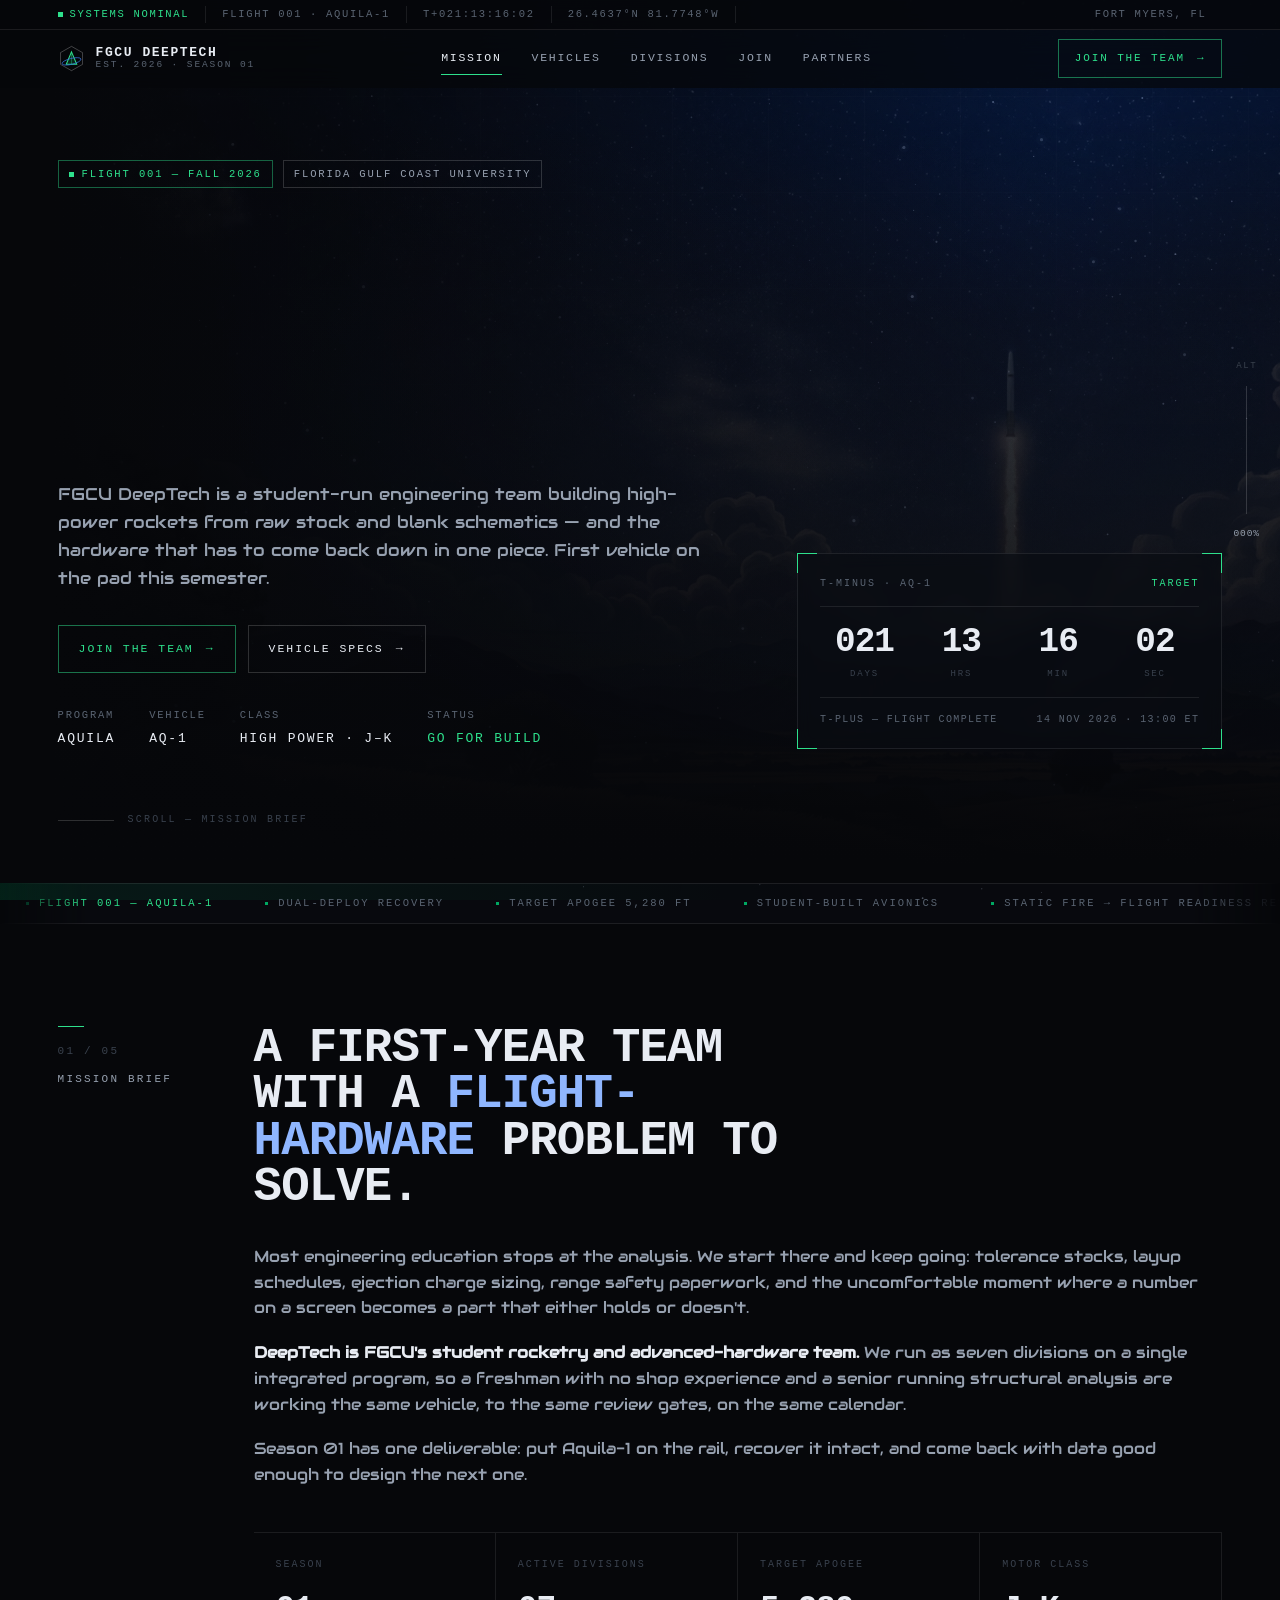
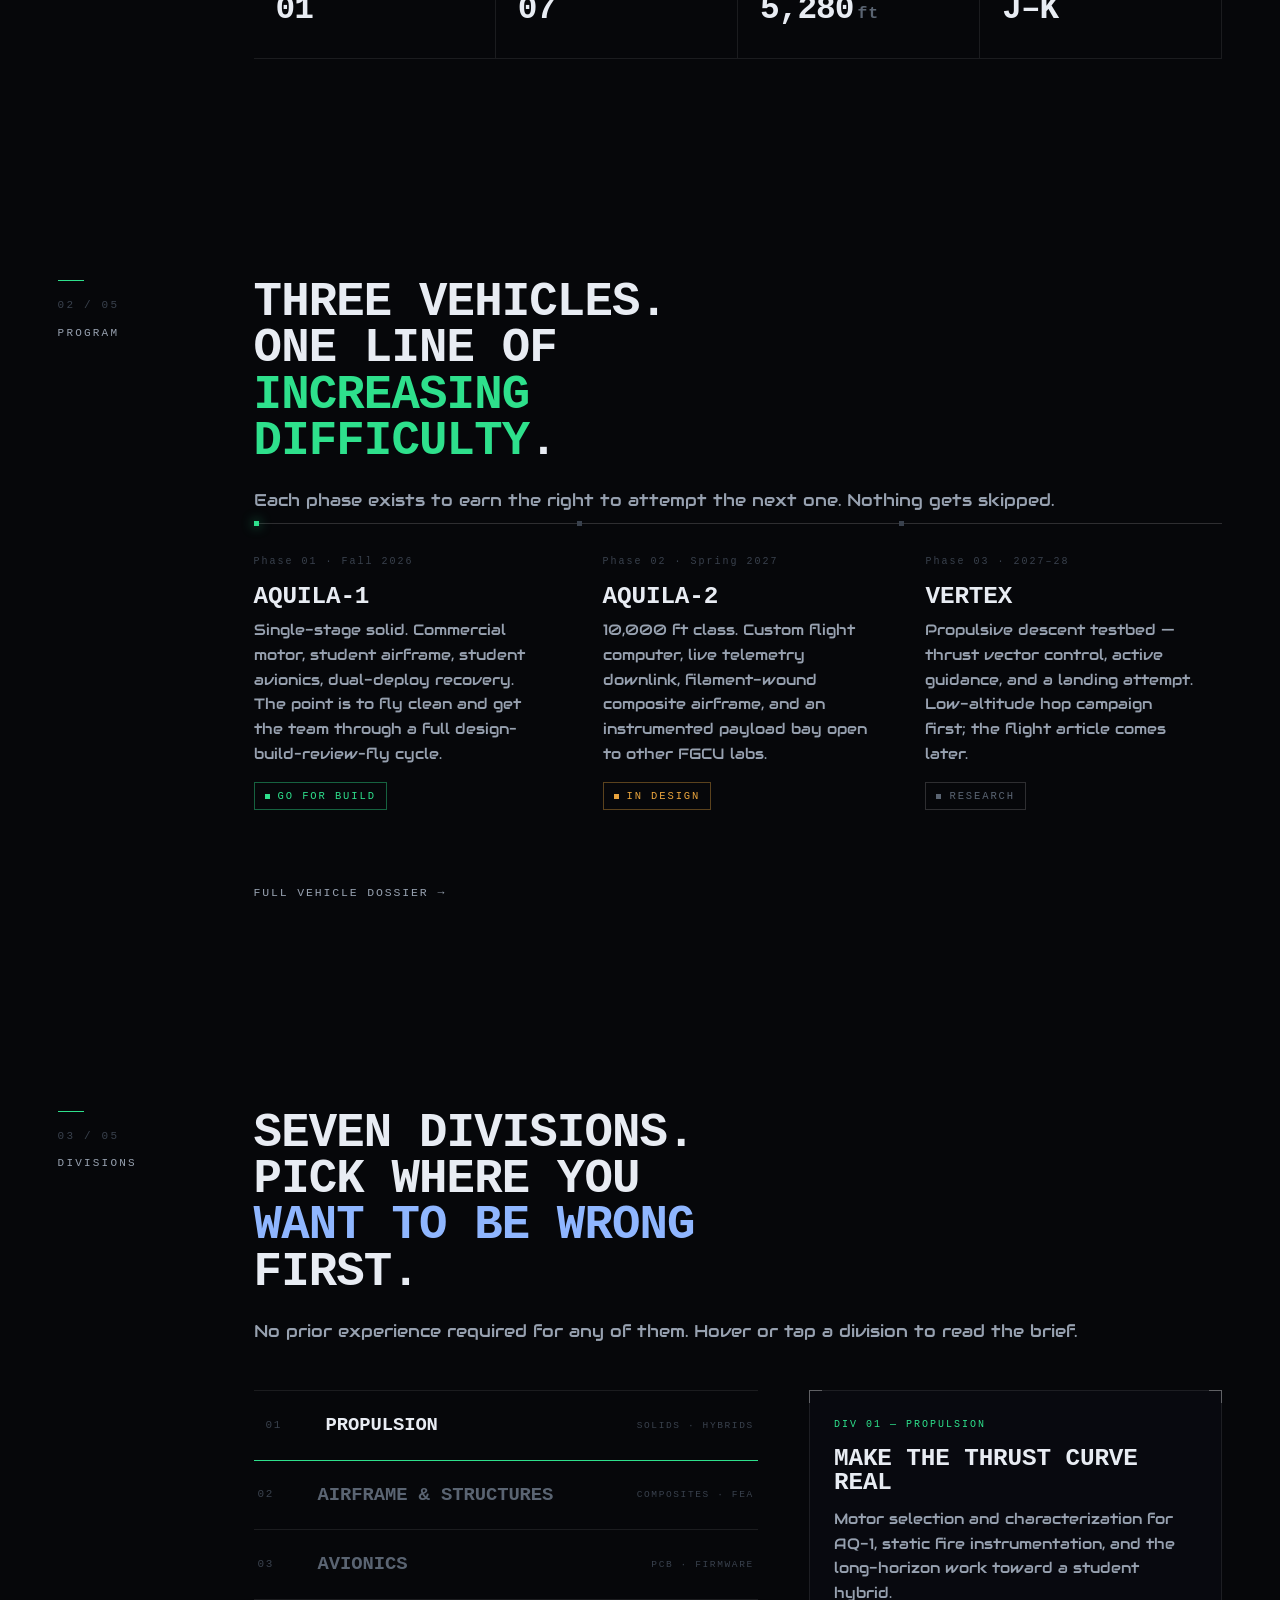
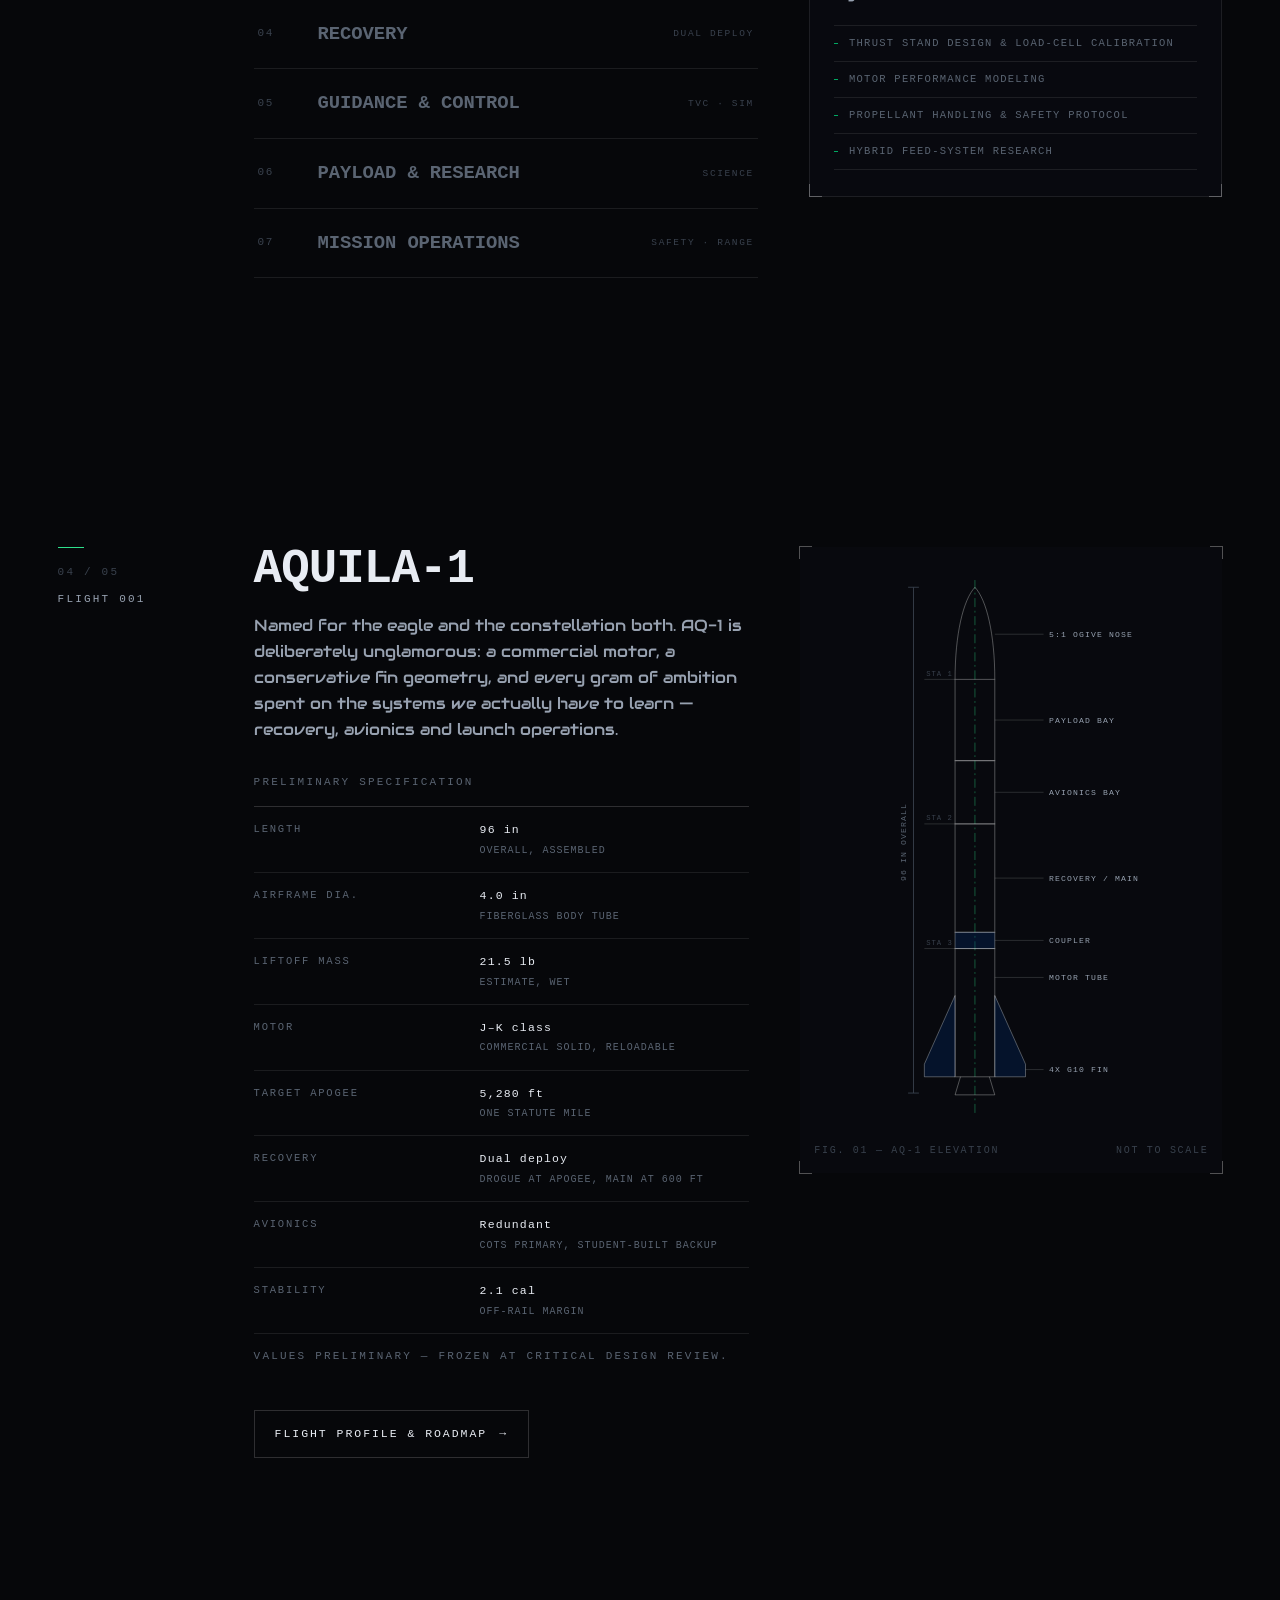
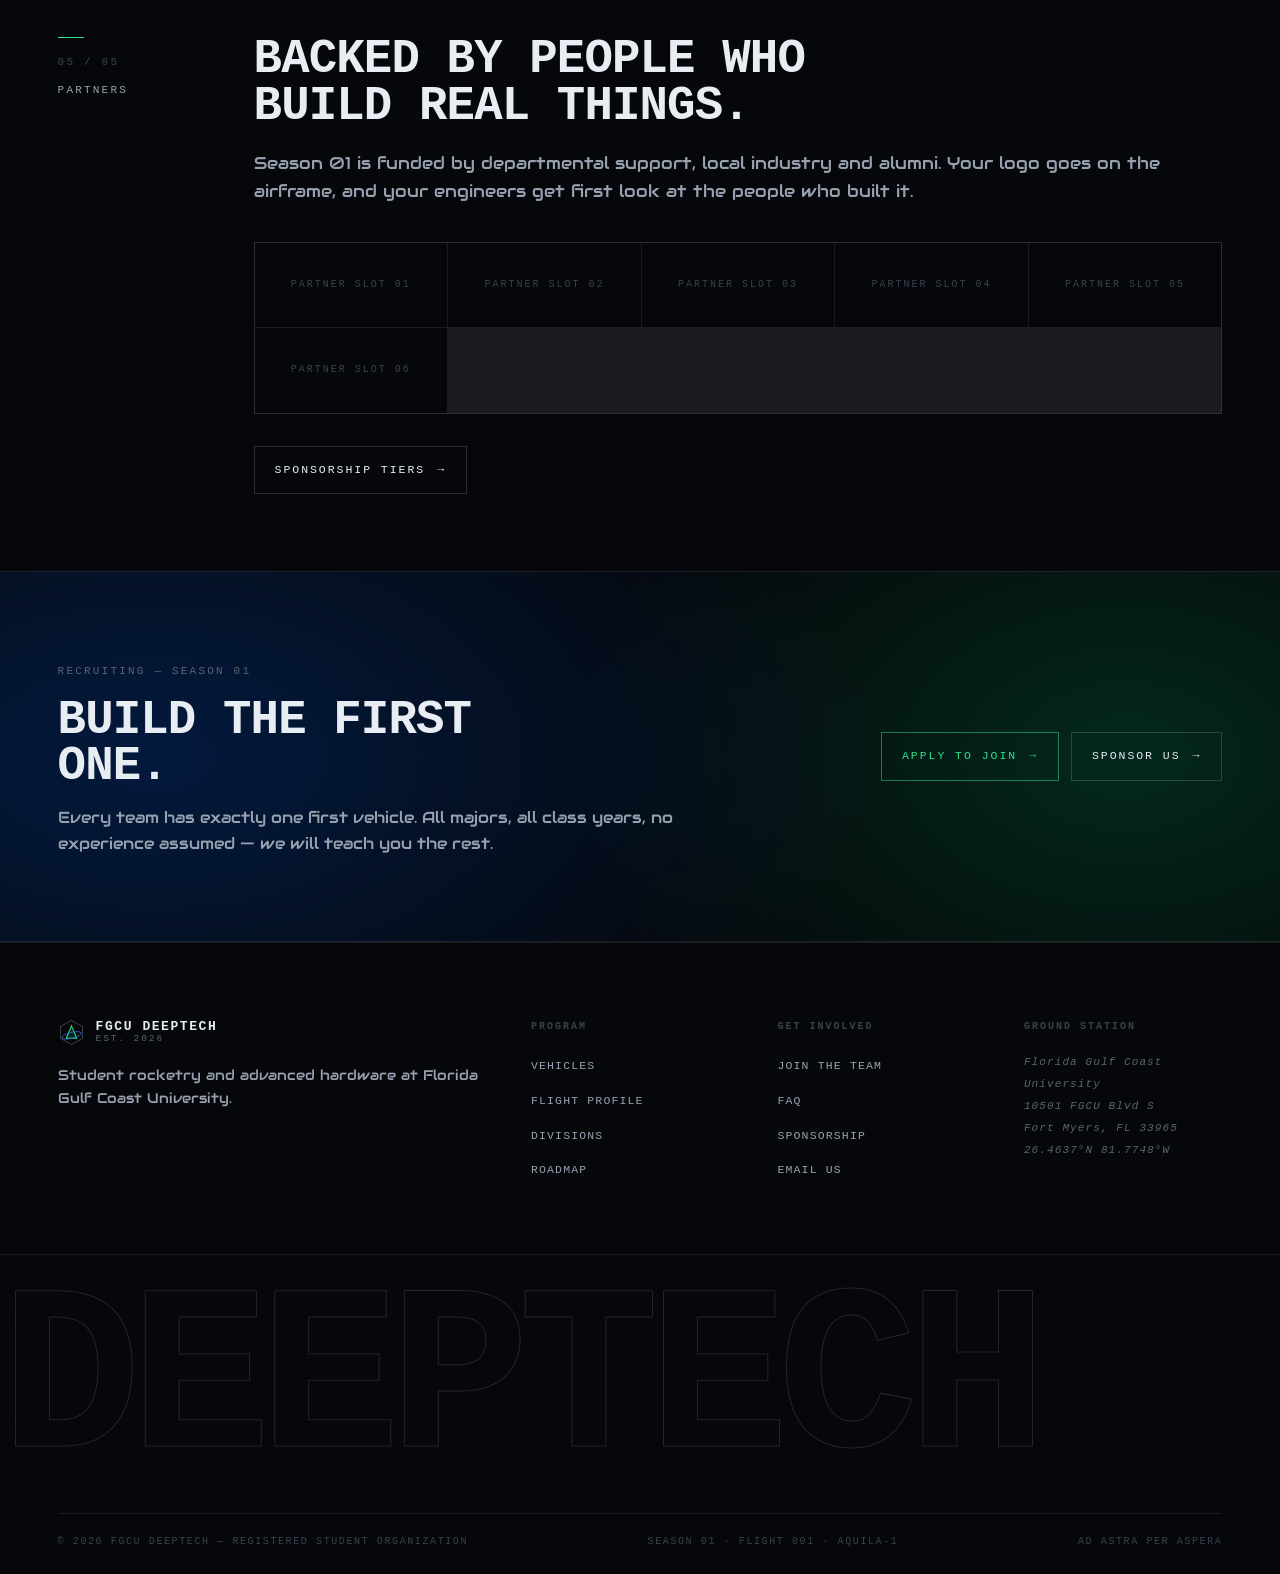
==== commit 02a14c57: "Update website" ====
--- a/site/index.html
+++ b/site/index.html
@@ -16,7 +16,7 @@
 <link rel="icon" href="assets/img/favicon.svg" type="image/svg+xml">
 <link rel="preconnect" href="https://fonts.googleapis.com">
 <link rel="preconnect" href="https://fonts.gstatic.com" crossorigin>
-<link href="https://fonts.googleapis.com/css2?family=Archivo:wght@400;500;600;700&family=JetBrains+Mono:wght@400;500;700&display=swap" rel="stylesheet">
+<link href="https://fonts.googleapis.com/css2?family=Audiowide&display=swap" rel="stylesheet">
 <link rel="stylesheet" href="assets/css/main.css">
 <script>document.documentElement.className+=" js";</script>
 </head>
--- a/site/assets/css/main.css
+++ b/site/assets/css/main.css
@@ -36,7 +36,7 @@
 
   /* type */
   --mono: "JetBrains Mono", ui-monospace, "SF Mono", Menlo, monospace;
-  --sans: "Archivo", "Helvetica Neue", Arial, sans-serif;
+  --sans: "Audiowide", sans-serif;
 
   /* metrics */
   --gut: clamp(20px, 4.5vw, 64px);
